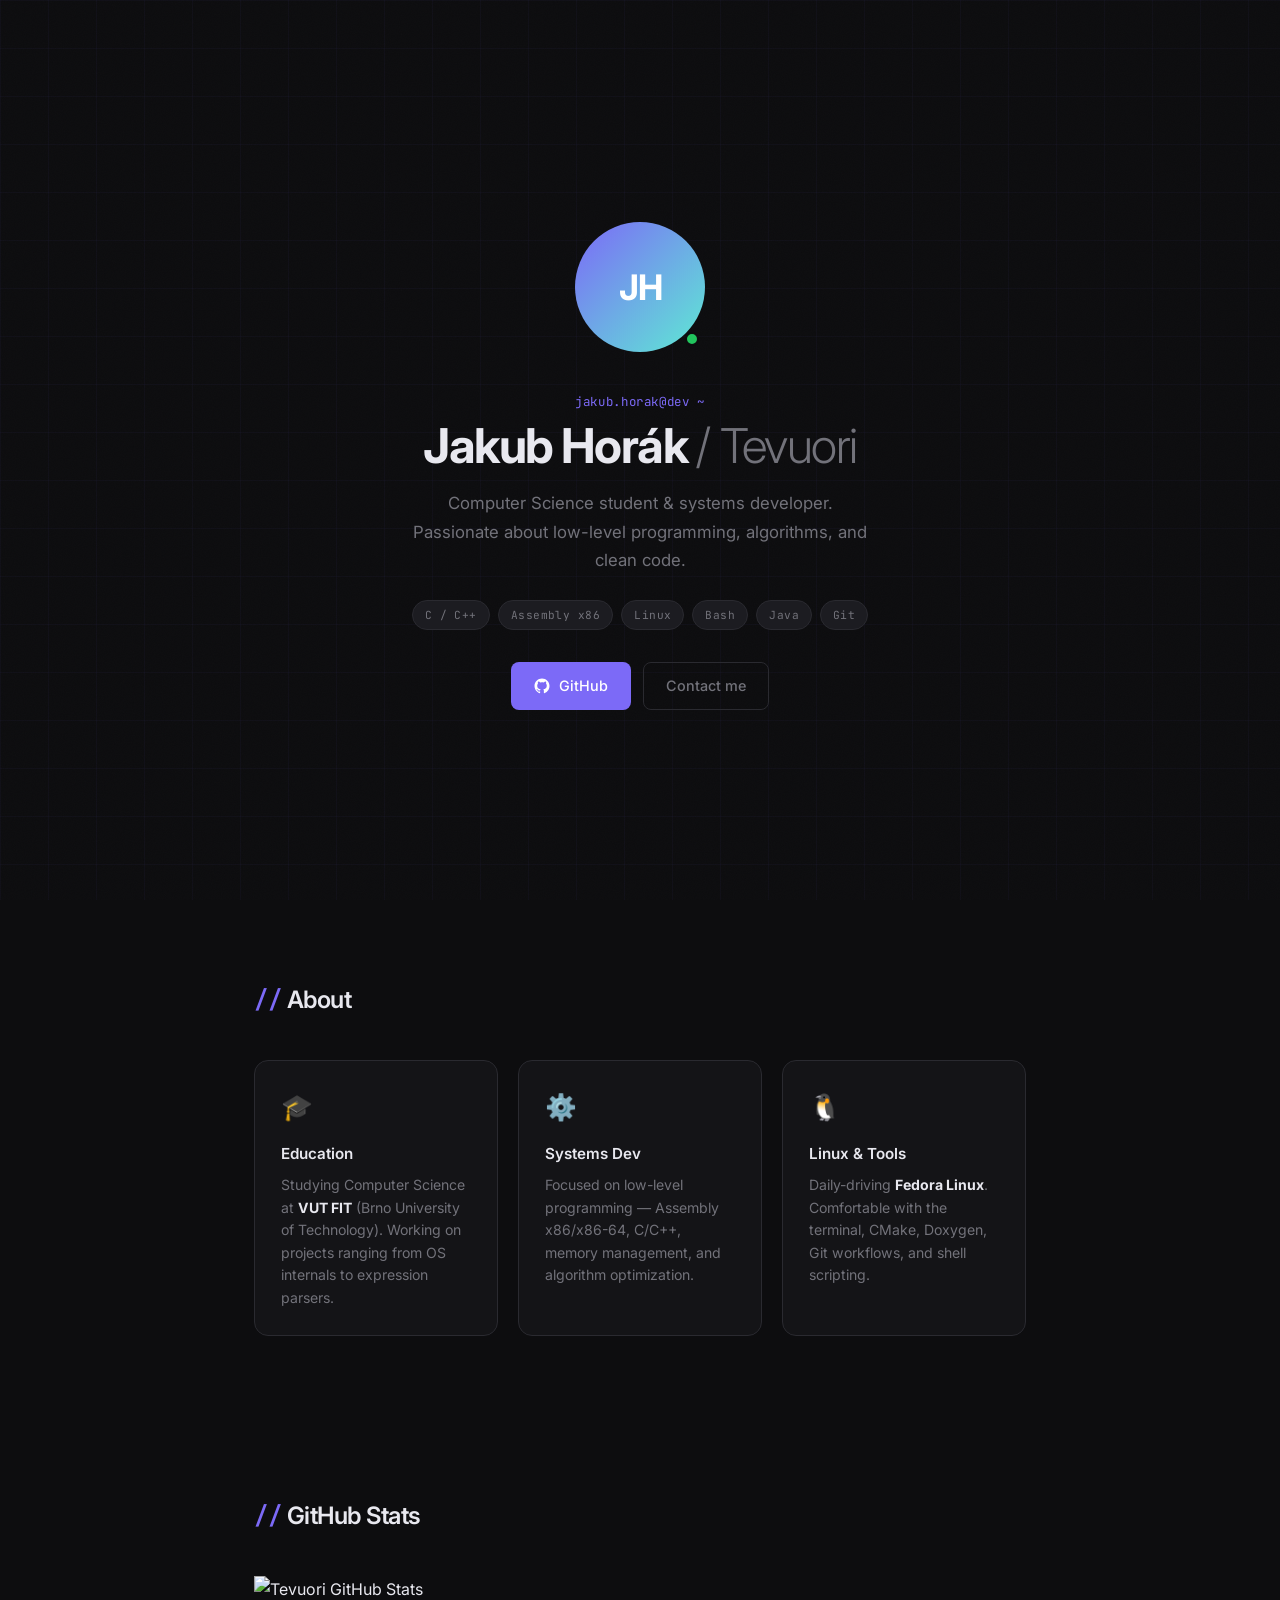
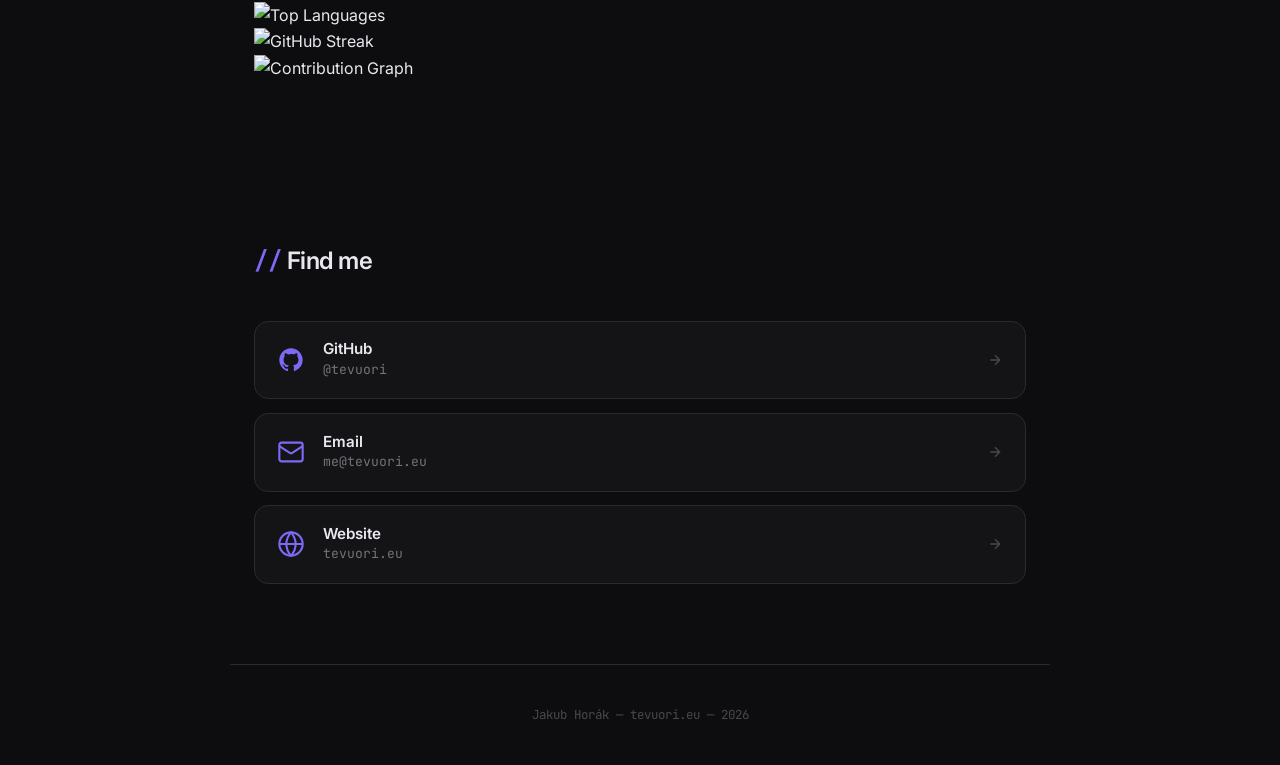
==== index.html @ f419b90e "Update email to me@tevuori.eu, add GitHub contribution stats section" ====
<!DOCTYPE html>
<html lang="en">
<head>
  <meta charset="UTF-8" />
  <meta name="viewport" content="width=device-width, initial-scale=1.0" />
  <title>Tevuori — Jakub Horák</title>
  <link rel="preconnect" href="https://fonts.googleapis.com" />
  <link rel="preconnect" href="https://fonts.gstatic.com" crossorigin />
  <link href="https://fonts.googleapis.com/css2?family=Inter:wght@300;400;500;600;700&family=JetBrains+Mono:wght@400;500&display=swap" rel="stylesheet" />
  <link rel="stylesheet" href="style.css" />
  <link rel="stylesheet" href="style-reveal.css" />
</head>
<body>

  <!-- Background grid -->
  <div class="bg-grid"></div>

  <!-- Noise overlay -->
  <div class="noise"></div>

  <main>
    <!-- Hero -->
    <section class="hero">
      <div class="hero-inner">
        <div class="avatar-wrap">
          <img src="assets/avatar.jpg" alt="Jakub Horák" class="avatar" onerror="this.style.display='none'; document.querySelector('.avatar-fallback').style.display='flex'" />
          <div class="avatar-fallback">JH</div>
          <span class="status-dot" title="Open to work"></span>
        </div>

        <div class="hero-text">
          <p class="label mono">jakub.horak@dev ~</p>
          <h1>Jakub Horák <span class="alias">/ Tevuori</span></h1>
          <p class="tagline">Computer Science student &amp; systems developer.<br/>Passionate about low-level programming, algorithms, and clean code.</p>

          <div class="badges">
            <span class="badge">C / C++</span>
            <span class="badge">Assembly x86</span>
            <span class="badge">Linux</span>
            <span class="badge">Bash</span>
            <span class="badge">Java</span>
            <span class="badge">Git</span>
          </div>

          <div class="cta-row">
            <a href="https://github.com/tevuori" target="_blank" rel="noopener" class="btn btn-primary">
              <svg width="18" height="18" viewBox="0 0 24 24" fill="currentColor"><path d="M12 2C6.477 2 2 6.484 2 12.017c0 4.425 2.865 8.18 6.839 9.504.5.092.682-.217.682-.483 0-.237-.008-.868-.013-1.703-2.782.605-3.369-1.343-3.369-1.343-.454-1.158-1.11-1.466-1.11-1.466-.908-.62.069-.608.069-.608 1.003.07 1.531 1.032 1.531 1.032.892 1.53 2.341 1.088 2.91.832.092-.647.35-1.088.636-1.338-2.22-.253-4.555-1.113-4.555-4.951 0-1.093.39-1.988 1.029-2.688-.103-.253-.446-1.272.098-2.65 0 0 .84-.27 2.75 1.026A9.564 9.564 0 0112 6.844c.85.004 1.705.115 2.504.337 1.909-1.296 2.747-1.027 2.747-1.027.546 1.379.202 2.398.1 2.651.64.7 1.028 1.595 1.028 2.688 0 3.848-2.339 4.695-4.566 4.943.359.309.678.92.678 1.855 0 1.338-.012 2.419-.012 2.747 0 .268.18.58.688.482A10.019 10.019 0 0022 12.017C22 6.484 17.522 2 12 2z"/></svg>
              GitHub
            </a>
            <a href="mailto:me@tevuori.eu" class="btn btn-ghost">Contact me</a>
          </div>
        </div>
      </div>
    </section>

    <!-- About -->
    <section class="section" id="about">
      <h2 class="section-title"><span class="mono accent">//</span> About</h2>
      <div class="about-grid">
        <div class="about-card">
          <div class="card-icon">🎓</div>
          <h3>Education</h3>
          <p>Studying Computer Science at <strong>VUT FIT</strong> (Brno University of Technology). Working on projects ranging from OS internals to expression parsers.</p>
        </div>
        <div class="about-card">
          <div class="card-icon">⚙️</div>
          <h3>Systems Dev</h3>
          <p>Focused on low-level programming — Assembly x86/x86-64, C/C++, memory management, and algorithm optimization.</p>
        </div>
        <div class="about-card">
          <div class="card-icon">🐧</div>
          <h3>Linux &amp; Tools</h3>
          <p>Daily-driving <strong>Fedora Linux</strong>. Comfortable with the terminal, CMake, Doxygen, Git workflows, and shell scripting.</p>
        </div>
      </div>
    </section>

    <!-- GitHub Stats -->
    <section class="section" id="stats">
      <h2 class="section-title"><span class="mono accent">//</span> GitHub Stats</h2>
      <div class="stats-grid">
        <div class="stats-card">
          <img
            src="https://github-readme-stats.vercel.app/api?username=tevuori&show_icons=true&theme=transparent&hide_border=true&title_color=7c6af7&icon_color=7c6af7&text_color=e8e8ef&ring_color=7c6af7&include_all_commits=true&count_private=true"
            alt="Tevuori GitHub Stats"
            class="stats-img"
            loading="lazy"
          />
        </div>
        <div class="stats-card">
          <img
            src="https://github-readme-stats.vercel.app/api/top-langs/?username=tevuori&layout=compact&theme=transparent&hide_border=true&title_color=7c6af7&text_color=e8e8ef&langs_count=6"
            alt="Top Languages"
            class="stats-img"
            loading="lazy"
          />
        </div>
        <div class="stats-card stats-card--full">
          <img
            src="https://github-readme-streak-stats.herokuapp.com/?user=tevuori&theme=transparent&hide_border=true&ring=7c6af7&fire=5eead4&currStreakLabel=7c6af7&sideLabels=e8e8ef&dates=72727a&stroke=2a2a30&background=00000000"
            alt="GitHub Streak"
            class="stats-img"
            loading="lazy"
          />
        </div>
        <div class="stats-card stats-card--full">
          <img
            src="https://github-readme-activity-graph.vercel.app/graph?username=tevuori&bg_color=00000000&color=7c6af7&line=5eead4&point=7c6af7&area=true&area_color=7c6af7&hide_border=true&custom_title=Contribution%20Activity"
            alt="Contribution Graph"
            class="stats-img"
            loading="lazy"
          />
        </div>
      </div>
    </section>

    <!-- Links -->
    <section class="section" id="links">
      <h2 class="section-title"><span class="mono accent">//</span> Find me</h2>
      <div class="links-grid">
        <a href="https://github.com/tevuori" target="_blank" rel="noopener" class="link-card">
          <svg width="28" height="28" viewBox="0 0 24 24" fill="currentColor"><path d="M12 2C6.477 2 2 6.484 2 12.017c0 4.425 2.865 8.18 6.839 9.504.5.092.682-.217.682-.483 0-.237-.008-.868-.013-1.703-2.782.605-3.369-1.343-3.369-1.343-.454-1.158-1.11-1.466-1.11-1.466-.908-.62.069-.608.069-.608 1.003.07 1.531 1.032 1.531 1.032.892 1.53 2.341 1.088 2.91.832.092-.647.35-1.088.636-1.338-2.22-.253-4.555-1.113-4.555-4.951 0-1.093.39-1.988 1.029-2.688-.103-.253-.446-1.272.098-2.65 0 0 .84-.27 2.75 1.026A9.564 9.564 0 0112 6.844c.85.004 1.705.115 2.504.337 1.909-1.296 2.747-1.027 2.747-1.027.546 1.379.202 2.398.1 2.651.64.7 1.028 1.595 1.028 2.688 0 3.848-2.339 4.695-4.566 4.943.359.309.678.92.678 1.855 0 1.338-.012 2.419-.012 2.747 0 .268.18.58.688.482A10.019 10.019 0 0022 12.017C22 6.484 17.522 2 12 2z"/></svg>
          <div>
            <strong>GitHub</strong>
            <span>@tevuori</span>
          </div>
          <svg class="arrow" width="16" height="16" viewBox="0 0 24 24" fill="none" stroke="currentColor" stroke-width="2"><path d="M5 12h14M12 5l7 7-7 7"/></svg>
        </a>

        <a href="mailto:me@tevuori.eu" class="link-card">
          <svg width="28" height="28" viewBox="0 0 24 24" fill="none" stroke="currentColor" stroke-width="1.8"><rect x="2" y="4" width="20" height="16" rx="2"/><path d="m22 7-8.97 5.7a1.94 1.94 0 0 1-2.06 0L2 7"/></svg>
          <div>
            <strong>Email</strong>
            <span>me@tevuori.eu</span>
          </div>
          <svg class="arrow" width="16" height="16" viewBox="0 0 24 24" fill="none" stroke="currentColor" stroke-width="2"><path d="M5 12h14M12 5l7 7-7 7"/></svg>
        </a>

        <a href="https://tevuori.eu" class="link-card">
          <svg width="28" height="28" viewBox="0 0 24 24" fill="none" stroke="currentColor" stroke-width="1.8"><circle cx="12" cy="12" r="10"/><path d="M2 12h20M12 2a15.3 15.3 0 0 1 4 10 15.3 15.3 0 0 1-4 10 15.3 15.3 0 0 1-4-10 15.3 15.3 0 0 1 4-10z"/></svg>
          <div>
            <strong>Website</strong>
            <span>tevuori.eu</span>
          </div>
          <svg class="arrow" width="16" height="16" viewBox="0 0 24 24" fill="none" stroke="currentColor" stroke-width="2"><path d="M5 12h14M12 5l7 7-7 7"/></svg>
        </a>
      </div>
    </section>

    <!-- Footer -->
    <footer>
      <p class="mono">Jakub Horák &mdash; tevuori.eu &mdash; 2026</p>
    </footer>
  </main>

  <script src="app.js"></script>
</body>
</html>
---- style.css ----
/* ========== Reset & Base ========== */
*, *::before, *::after { box-sizing: border-box; margin: 0; padding: 0; }

:root {
  --bg: #0d0d0f;
  --surface: #141417;
  --surface-2: #1c1c21;
  --border: #2a2a30;
  --accent: #7c6af7;
  --accent-2: #5eead4;
  --text: #e8e8ef;
  --text-muted: #72727a;
  --text-dim: #48484f;
  --font: 'Inter', sans-serif;
  --mono: 'JetBrains Mono', monospace;
  --radius: 14px;
  --radius-sm: 8px;
  --transition: 0.22s cubic-bezier(0.4,0,0.2,1);
}

html { scroll-behavior: smooth; }

body {
  background: var(--bg);
  color: var(--text);
  font-family: var(--font);
  font-size: 16px;
  line-height: 1.65;
  min-height: 100vh;
  overflow-x: hidden;
}

/* ========== Background Effects ========== */
.bg-grid {
  position: fixed;
  inset: 0;
  z-index: 0;
  background-image:
    linear-gradient(rgba(124,106,247,0.04) 1px, transparent 1px),
    linear-gradient(90deg, rgba(124,106,247,0.04) 1px, transparent 1px);
  background-size: 48px 48px;
  pointer-events: none;
}

.noise {
  position: fixed;
  inset: 0;
  z-index: 0;
  opacity: 0.018;
  background-image: url("data:image/svg+xml,%3Csvg viewBox='0 0 256 256' xmlns='http://www.w3.org/2000/svg'%3E%3Cfilter id='n'%3E%3CfeTurbulence type='fractalNoise' baseFrequency='0.9' numOctaves='4' stitchTiles='stitch'/%3E%3C/filter%3E%3Crect width='100%25' height='100%25' filter='url(%23n)'/%3E%3C/svg%3E");
  background-size: 256px 256px;
  pointer-events: none;
}

main { position: relative; z-index: 1; }

/* ========== Typography ========== */
.mono { font-family: var(--mono); }
.accent { color: var(--accent); }
.label { font-size: 0.78rem; color: var(--accent); letter-spacing: 0.05em; margin-bottom: 0.5rem; }

/* ========== Hero ========== */
.hero {
  min-height: 100vh;
  display: flex;
  align-items: center;
  justify-content: center;
  padding: 5rem 1.5rem 3rem;
}

.hero-inner {
  max-width: 760px;
  width: 100%;
  display: flex;
  flex-direction: column;
  align-items: center;
  gap: 2.5rem;
}

/* Avatar */
.avatar-wrap {
  position: relative;
  width: 130px;
  height: 130px;
  flex-shrink: 0;
}

.avatar {
  width: 130px;
  height: 130px;
  border-radius: 50%;
  object-fit: cover;
  border: 2px solid var(--border);
  filter: grayscale(0.1);
  transition: filter var(--transition), transform var(--transition);
}

.avatar:hover { filter: grayscale(0); transform: scale(1.03); }

.avatar-fallback {
  display: none;
  width: 130px;
  height: 130px;
  border-radius: 50%;
  background: linear-gradient(135deg, var(--accent), var(--accent-2));
  align-items: center;
  justify-content: center;
  font-size: 2.2rem;
  font-weight: 700;
  color: #fff;
  letter-spacing: -1px;
}

.status-dot {
  position: absolute;
  bottom: 6px;
  right: 6px;
  width: 14px;
  height: 14px;
  border-radius: 50%;
  background: #22c55e;
  border: 2.5px solid var(--bg);
  animation: pulse 2.4s ease-in-out infinite;
}

@keyframes pulse {
  0%, 100% { box-shadow: 0 0 0 0 rgba(34,197,94,0.4); }
  50% { box-shadow: 0 0 0 6px rgba(34,197,94,0); }
}

/* Hero text */
.hero-text {
  text-align: center;
}

h1 {
  font-size: clamp(2rem, 5vw, 3rem);
  font-weight: 700;
  letter-spacing: -0.03em;
  line-height: 1.1;
  margin-bottom: 1rem;
  color: var(--text);
}

.alias {
  font-weight: 300;
  color: var(--text-muted);
}

.tagline {
  font-size: 1.05rem;
  color: var(--text-muted);
  max-width: 480px;
  margin: 0 auto 1.6rem;
  line-height: 1.7;
}

/* Badges */
.badges {
  display: flex;
  flex-wrap: wrap;
  gap: 0.5rem;
  justify-content: center;
  margin-bottom: 2rem;
}

.badge {
  font-family: var(--mono);
  font-size: 0.7rem;
  padding: 0.3rem 0.75rem;
  border-radius: 100px;
  background: var(--surface-2);
  border: 1px solid var(--border);
  color: var(--text-muted);
  letter-spacing: 0.04em;
  transition: border-color var(--transition), color var(--transition);
}

.badge:hover {
  border-color: var(--accent);
  color: var(--accent);
}

/* CTA Row */
.cta-row {
  display: flex;
  gap: 0.75rem;
  justify-content: center;
  flex-wrap: wrap;
}

.btn {
  display: inline-flex;
  align-items: center;
  gap: 0.5rem;
  padding: 0.7rem 1.4rem;
  border-radius: var(--radius-sm);
  font-size: 0.9rem;
  font-weight: 500;
  text-decoration: none;
  transition: all var(--transition);
  cursor: pointer;
  border: none;
}

.btn-primary {
  background: var(--accent);
  color: #fff;
}

.btn-primary:hover {
  background: #9183f7;
  transform: translateY(-2px);
  box-shadow: 0 8px 28px rgba(124,106,247,0.35);
}

.btn-ghost {
  background: transparent;
  color: var(--text-muted);
  border: 1px solid var(--border);
}

.btn-ghost:hover {
  border-color: var(--text-muted);
  color: var(--text);
  transform: translateY(-2px);
}

/* ========== Sections ========== */
.section {
  max-width: 820px;
  margin: 0 auto;
  padding: 5rem 1.5rem;
}

.section-title {
  font-size: 1.5rem;
  font-weight: 600;
  margin-bottom: 2.5rem;
  letter-spacing: -0.02em;
}

/* ========== About Cards ========== */
.about-grid {
  display: grid;
  grid-template-columns: repeat(auto-fit, minmax(220px, 1fr));
  gap: 1.25rem;
}

.about-card {
  background: var(--surface);
  border: 1px solid var(--border);
  border-radius: var(--radius);
  padding: 1.6rem;
  transition: border-color var(--transition), transform var(--transition);
}

.about-card:hover {
  border-color: rgba(124,106,247,0.4);
  transform: translateY(-3px);
}

.card-icon {
  font-size: 1.6rem;
  margin-bottom: 0.8rem;
}

.about-card h3 {
  font-size: 0.95rem;
  font-weight: 600;
  margin-bottom: 0.5rem;
  color: var(--text);
}

.about-card p {
  font-size: 0.88rem;
  color: var(--text-muted);
  line-height: 1.6;
}

.about-card strong { color: var(--text); }

/* ========== Links ========== */
.links-grid {
  display: flex;
  flex-direction: column;
  gap: 0.85rem;
}

.link-card {
  display: flex;
  align-items: center;
  gap: 1.1rem;
  background: var(--surface);
  border: 1px solid var(--border);
  border-radius: var(--radius);
  padding: 1.1rem 1.4rem;
  text-decoration: none;
  color: var(--text);
  transition: all var(--transition);
}

.link-card:hover {
  border-color: rgba(124,106,247,0.5);
  background: var(--surface-2);
  transform: translateX(4px);
}

.link-card svg:first-child {
  color: var(--accent);
  flex-shrink: 0;
}

.link-card div {
  display: flex;
  flex-direction: column;
  flex: 1;
}

.link-card strong {
  font-size: 0.95rem;
  font-weight: 600;
  line-height: 1.3;
}

.link-card span {
  font-size: 0.82rem;
  color: var(--text-muted);
  font-family: var(--mono);
}

.link-card .arrow {
  color: var(--text-dim);
  transition: color var(--transition), transform var(--transition);
  flex-shrink: 0;
}

.link-card:hover .arrow {
  color: var(--accent);
  transform: translateX(3px);
}

/* ========== Footer ========== */
footer {
  text-align: center;
  padding: 2.5rem 1.5rem;
  font-size: 0.78rem;
  color: var(--text-dim);
  border-top: 1px solid var(--border);
  max-width: 820px;
  margin: 0 auto;
}

/* ========== Responsive ========== */
@media (max-width: 600px) {
  .hero { padding: 3.5rem 1.25rem 2rem; }
  .hero-inner { gap: 1.75rem; }
  h1 { font-size: 1.9rem; }
  .tagline { font-size: 0.95rem; }
  .about-grid { grid-template-columns: 1fr; }
}
---- style-reveal.css ----
/* Reveal animation — loaded via link or merged into style.css */
.reveal {
  opacity: 0;
  transform: translateY(18px);
  transition: opacity 0.55s cubic-bezier(0.4,0,0.2,1), transform 0.55s cubic-bezier(0.4,0,0.2,1);
}

.reveal.visible {
  opacity: 1;
  transform: translateY(0);
}
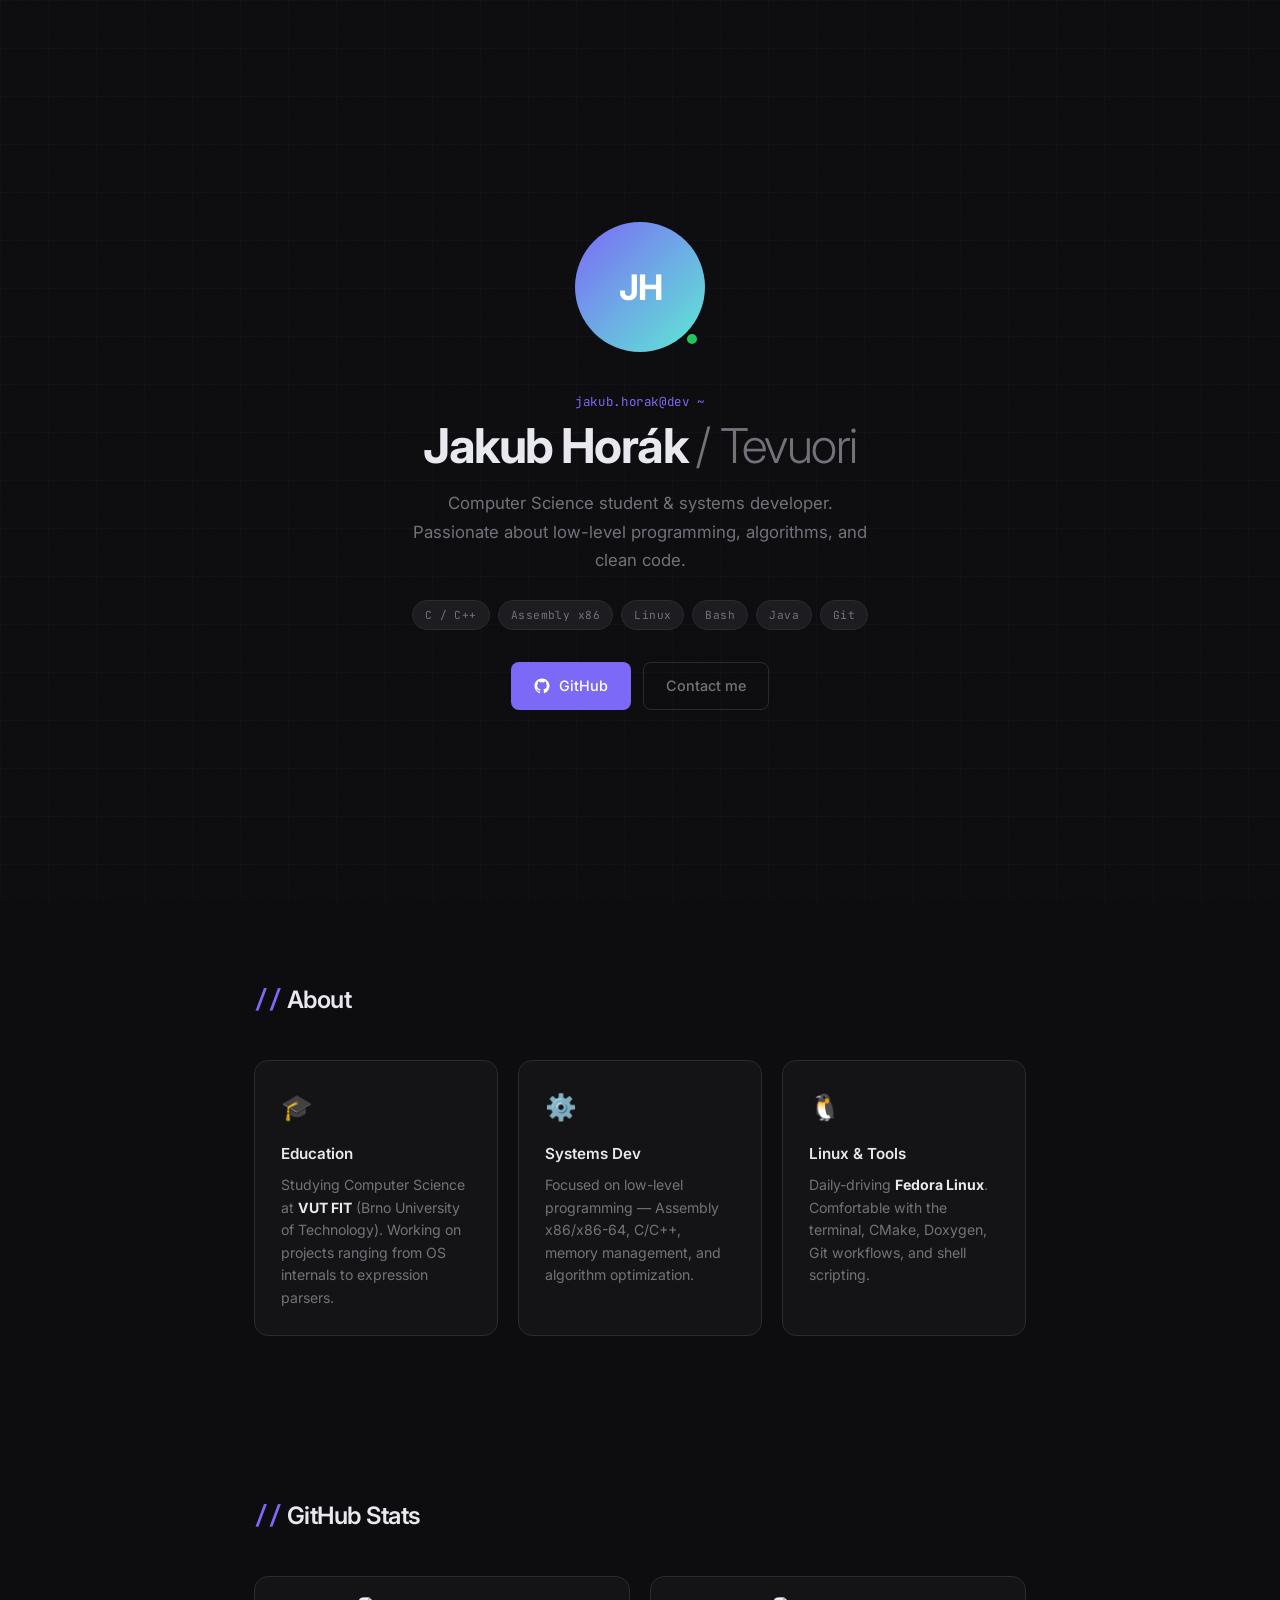
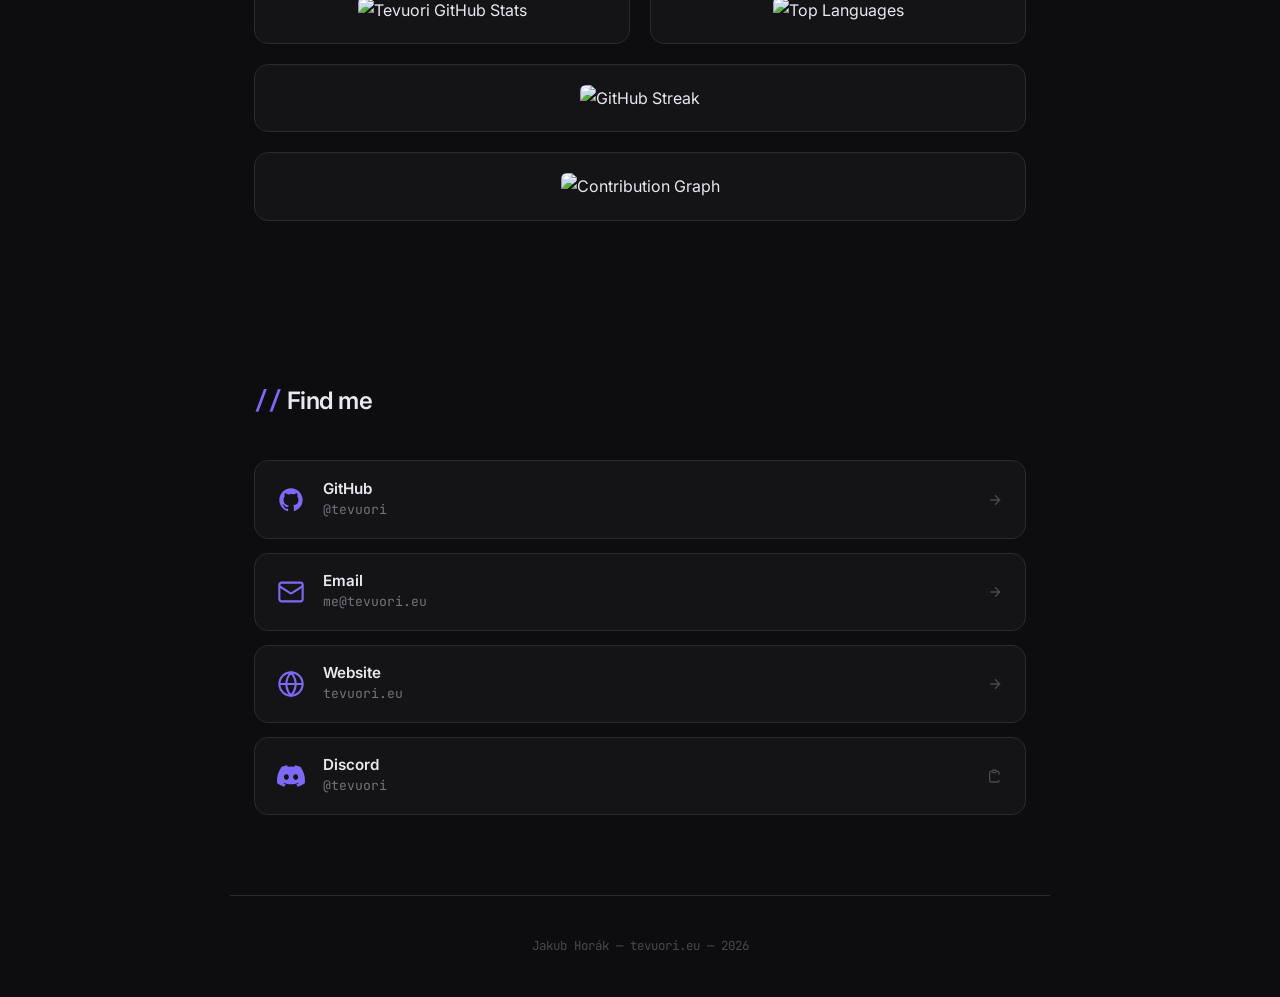
==== commit d18d98da: "feat: add Discord link card to Find me section" ====
--- a/index.html
+++ b/index.html
@@ -144,6 +144,15 @@
           </div>
           <svg class="arrow" width="16" height="16" viewBox="0 0 24 24" fill="none" stroke="currentColor" stroke-width="2"><path d="M5 12h14M12 5l7 7-7 7"/></svg>
         </a>
+
+        <div class="link-card link-card--copy" data-copy="tevuori" title="Click to copy Discord username">
+          <svg width="28" height="28" viewBox="0 0 24 24" fill="currentColor"><path d="M20.317 4.37a19.791 19.791 0 0 0-4.885-1.515.074.074 0 0 0-.079.037c-.21.375-.444.864-.608 1.25a18.27 18.27 0 0 0-5.487 0 12.64 12.64 0 0 0-.617-1.25.077.077 0 0 0-.079-.037A19.736 19.736 0 0 0 3.677 4.37a.07.07 0 0 0-.032.027C.533 9.046-.32 13.58.099 18.057c.002.022.015.043.03.056a19.9 19.9 0 0 0 5.993 3.03.078.078 0 0 0 .084-.028 14.09 14.09 0 0 0 1.226-1.994.076.076 0 0 0-.041-.106 13.107 13.107 0 0 1-1.872-.892.077.077 0 0 1-.008-.128 10.2 10.2 0 0 0 .372-.292.074.074 0 0 1 .077-.01c3.928 1.793 8.18 1.793 12.062 0a.074.074 0 0 1 .078.01c.12.098.246.198.373.292a.077.077 0 0 1-.006.127 12.299 12.299 0 0 1-1.873.892.077.077 0 0 0-.041.107c.36.698.772 1.362 1.225 1.993a.076.076 0 0 0 .084.028 19.839 19.839 0 0 0 6.002-3.03.077.077 0 0 0 .032-.054c.5-5.177-.838-9.674-3.549-13.66a.061.061 0 0 0-.031-.03zM8.02 15.33c-1.183 0-2.157-1.085-2.157-2.419 0-1.333.956-2.419 2.157-2.419 1.21 0 2.176 1.096 2.157 2.42 0 1.333-.956 2.418-2.157 2.418zm7.975 0c-1.183 0-2.157-1.085-2.157-2.419 0-1.333.955-2.419 2.157-2.419 1.21 0 2.176 1.096 2.157 2.42 0 1.333-.946 2.418-2.157 2.418z"/></svg>
+          <div>
+            <strong>Discord</strong>
+            <span>@tevuori</span>
+          </div>
+          <svg class="arrow" width="16" height="16" viewBox="0 0 24 24" fill="none" stroke="currentColor" stroke-width="2"><path d="M8 5H6a2 2 0 0 0-2 2v12a2 2 0 0 0 2 2h10a2 2 0 0 0 2-2v-1M8 5a2 2 0 0 0 2 2h2a2 2 0 0 0 2-2M8 5a2 2 0 0 1 2-2h2a2 2 0 0 1 2 2m0 0h2a2 2 0 0 1 2 2v3"/></svg>
+        </div>
       </div>
     </section>
 
--- a/style.css
+++ b/style.css
@@ -280,6 +280,43 @@
 
 .about-card strong { color: var(--text); }
 
+/* ========== GitHub Stats ========== */
+.stats-grid {
+  display: grid;
+  grid-template-columns: 1fr 1fr;
+  gap: 1.25rem;
+}
+
+.stats-card {
+  background: var(--surface);
+  border: 1px solid var(--border);
+  border-radius: var(--radius);
+  padding: 1.25rem;
+  display: flex;
+  align-items: center;
+  justify-content: center;
+  overflow: hidden;
+  transition: border-color var(--transition), transform var(--transition);
+}
+
+.stats-card:hover {
+  border-color: rgba(124,106,247,0.4);
+  transform: translateY(-3px);
+}
+
+.stats-card--full {
+  grid-column: 1 / -1;
+}
+
+.stats-img {
+  width: auto;
+  max-width: 100%;
+  height: auto;
+  display: block;
+  border-radius: 6px;
+  margin: 0 auto;
+}
+
 /* ========== Links ========== */
 .links-grid {
   display: flex;
@@ -358,4 +395,5 @@
   h1 { font-size: 1.9rem; }
   .tagline { font-size: 0.95rem; }
   .about-grid { grid-template-columns: 1fr; }
-}
+  .stats-grid { grid-template-columns: 1fr; }
+}
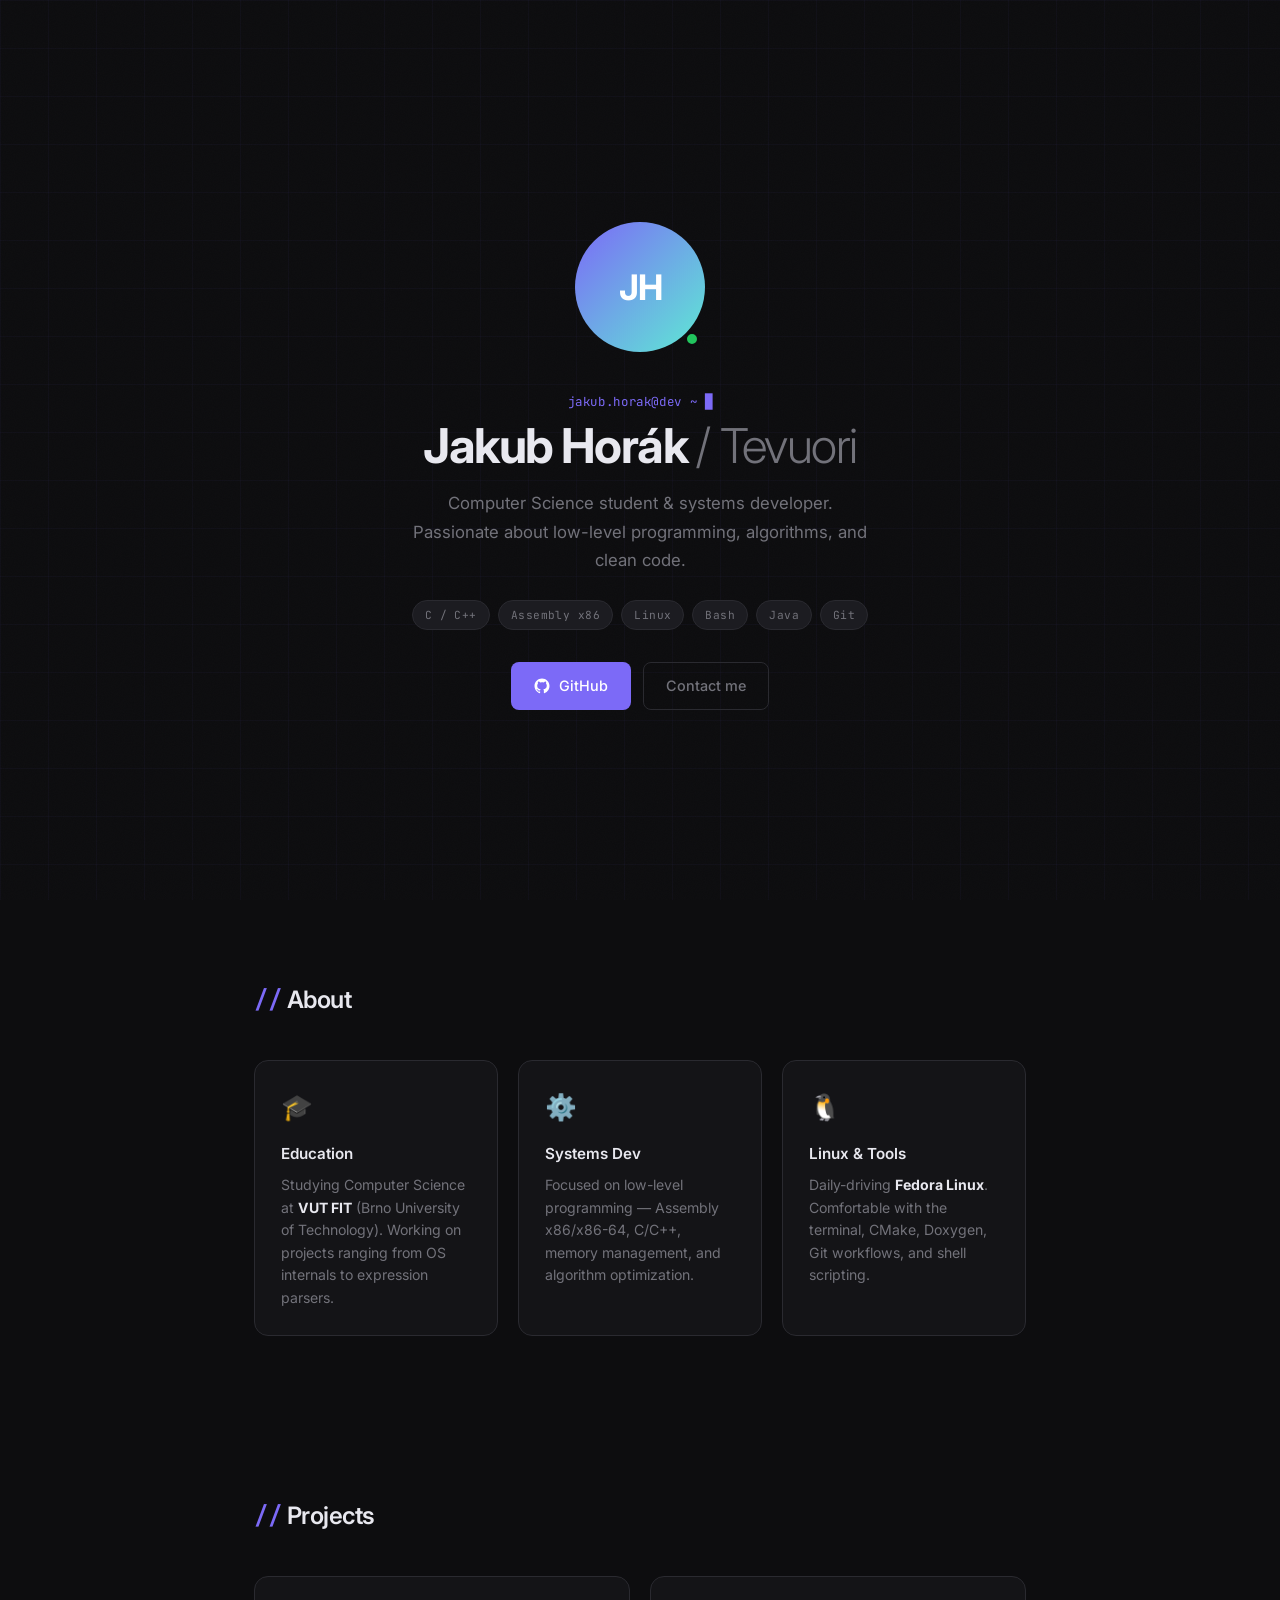
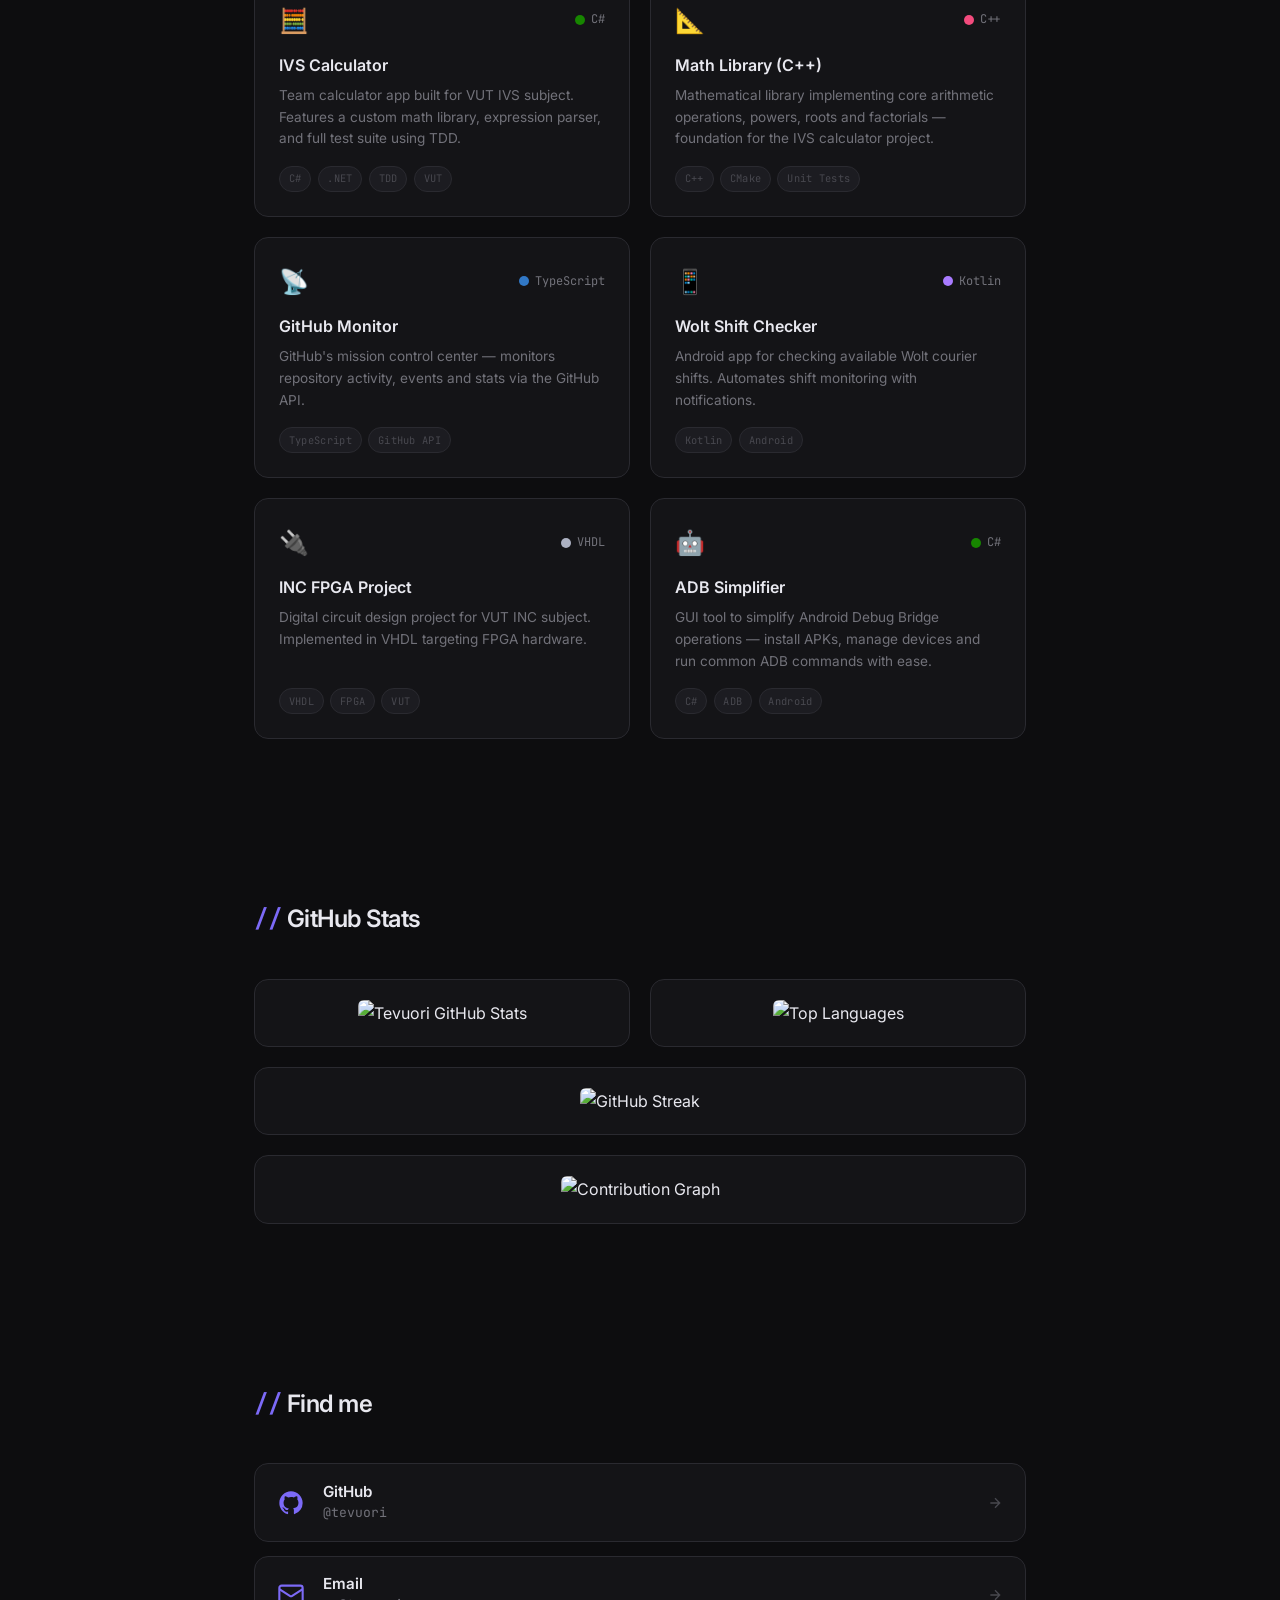
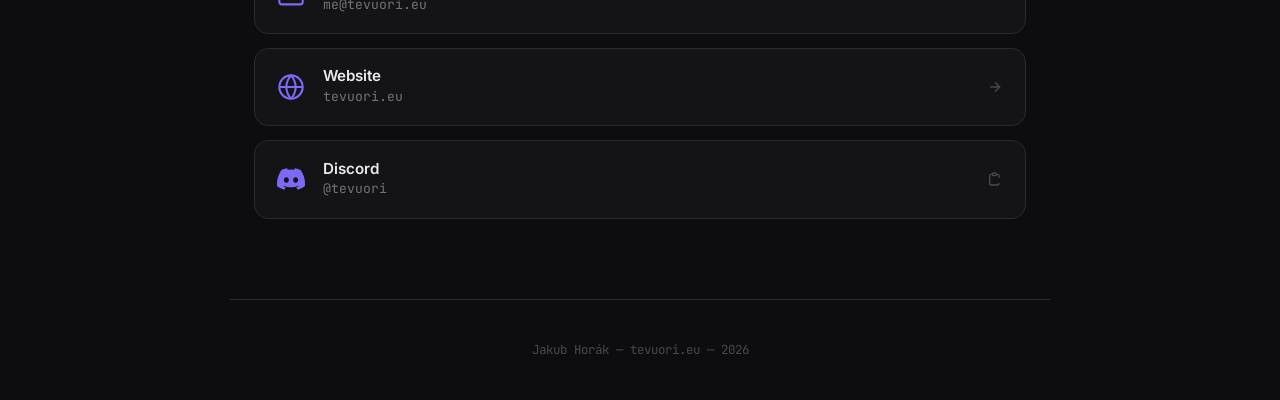
==== commit 96430517: "feat: add Projects section with key repos + CSS styles" ====
--- a/index.html
+++ b/index.html
@@ -75,6 +75,98 @@
       </div>
     </section>
 
+    <!-- Projects -->
+    <section class="section" id="projects">
+      <h2 class="section-title"><span class="mono accent">//</span> Projects</h2>
+      <div class="projects-grid">
+
+        <a href="https://github.com/tevuori/IVSProj2" target="_blank" rel="noopener" class="project-card">
+          <div class="project-header">
+            <span class="project-icon">🧮</span>
+            <div class="project-langs">
+              <span class="lang-dot" style="--c:#178600"></span><span class="lang-label">C#</span>
+            </div>
+          </div>
+          <h3>IVS Calculator</h3>
+          <p>Team calculator app built for VUT IVS subject. Features a custom math library, expression parser, and full test suite using TDD.</p>
+          <div class="project-tags">
+            <span class="ptag">C#</span><span class="ptag">.NET</span><span class="ptag">TDD</span><span class="ptag">VUT</span>
+          </div>
+        </a>
+
+        <a href="https://github.com/tevuori/IVSProj1" target="_blank" rel="noopener" class="project-card">
+          <div class="project-header">
+            <span class="project-icon">📐</span>
+            <div class="project-langs">
+              <span class="lang-dot" style="--c:#f34b7d"></span><span class="lang-label">C++</span>
+            </div>
+          </div>
+          <h3>Math Library (C++)</h3>
+          <p>Mathematical library implementing core arithmetic operations, powers, roots and factorials — foundation for the IVS calculator project.</p>
+          <div class="project-tags">
+            <span class="ptag">C++</span><span class="ptag">CMake</span><span class="ptag">Unit Tests</span>
+          </div>
+        </a>
+
+        <a href="https://github.com/tevuori/GithubMonitor" target="_blank" rel="noopener" class="project-card">
+          <div class="project-header">
+            <span class="project-icon">📡</span>
+            <div class="project-langs">
+              <span class="lang-dot" style="--c:#3178c6"></span><span class="lang-label">TypeScript</span>
+            </div>
+          </div>
+          <h3>GitHub Monitor</h3>
+          <p>GitHub's mission control center — monitors repository activity, events and stats via the GitHub API.</p>
+          <div class="project-tags">
+            <span class="ptag">TypeScript</span><span class="ptag">GitHub API</span>
+          </div>
+        </a>
+
+        <a href="https://github.com/tevuori/WoltShiftChecker2" target="_blank" rel="noopener" class="project-card">
+          <div class="project-header">
+            <span class="project-icon">📱</span>
+            <div class="project-langs">
+              <span class="lang-dot" style="--c:#A97BFF"></span><span class="lang-label">Kotlin</span>
+            </div>
+          </div>
+          <h3>Wolt Shift Checker</h3>
+          <p>Android app for checking available Wolt courier shifts. Automates shift monitoring with notifications.</p>
+          <div class="project-tags">
+            <span class="ptag">Kotlin</span><span class="ptag">Android</span>
+          </div>
+        </a>
+
+        <a href="https://github.com/tevuori/INCProj1" target="_blank" rel="noopener" class="project-card">
+          <div class="project-header">
+            <span class="project-icon">🔌</span>
+            <div class="project-langs">
+              <span class="lang-dot" style="--c:#adb2c3"></span><span class="lang-label">VHDL</span>
+            </div>
+          </div>
+          <h3>INC FPGA Project</h3>
+          <p>Digital circuit design project for VUT INC subject. Implemented in VHDL targeting FPGA hardware.</p>
+          <div class="project-tags">
+            <span class="ptag">VHDL</span><span class="ptag">FPGA</span><span class="ptag">VUT</span>
+          </div>
+        </a>
+
+        <a href="https://github.com/tevuori/ADB_siplifier" target="_blank" rel="noopener" class="project-card">
+          <div class="project-header">
+            <span class="project-icon">🤖</span>
+            <div class="project-langs">
+              <span class="lang-dot" style="--c:#178600"></span><span class="lang-label">C#</span>
+            </div>
+          </div>
+          <h3>ADB Simplifier</h3>
+          <p>GUI tool to simplify Android Debug Bridge operations — install APKs, manage devices and run common ADB commands with ease.</p>
+          <div class="project-tags">
+            <span class="ptag">C#</span><span class="ptag">ADB</span><span class="ptag">Android</span>
+          </div>
+        </a>
+
+      </div>
+    </section>
+
     <!-- GitHub Stats -->
     <section class="section" id="stats">
       <h2 class="section-title"><span class="mono accent">//</span> GitHub Stats</h2>
--- a/style.css
+++ b/style.css
@@ -280,6 +280,95 @@
 
 .about-card strong { color: var(--text); }
 
+/* ========== Projects ========== */
+.projects-grid {
+  display: grid;
+  grid-template-columns: repeat(auto-fill, minmax(260px, 1fr));
+  gap: 1.25rem;
+}
+
+.project-card {
+  background: var(--surface);
+  border: 1px solid var(--border);
+  border-radius: var(--radius);
+  padding: 1.5rem;
+  text-decoration: none;
+  color: var(--text);
+  display: flex;
+  flex-direction: column;
+  gap: 0.6rem;
+  transition: border-color var(--transition), transform var(--transition), box-shadow var(--transition);
+}
+
+.project-card:hover {
+  border-color: rgba(124,106,247,0.5);
+  transform: translateY(-4px);
+  box-shadow: 0 12px 32px rgba(0,0,0,0.3);
+}
+
+.project-header {
+  display: flex;
+  align-items: center;
+  justify-content: space-between;
+  margin-bottom: 0.3rem;
+}
+
+.project-icon {
+  font-size: 1.5rem;
+}
+
+.project-langs {
+  display: flex;
+  align-items: center;
+  gap: 0.35rem;
+}
+
+.lang-dot {
+  width: 10px;
+  height: 10px;
+  border-radius: 50%;
+  background: var(--c, #888);
+  flex-shrink: 0;
+}
+
+.lang-label {
+  font-size: 0.75rem;
+  font-family: var(--mono);
+  color: var(--text-muted);
+}
+
+.project-card h3 {
+  font-size: 1rem;
+  font-weight: 600;
+  color: var(--text);
+  line-height: 1.3;
+}
+
+.project-card p {
+  font-size: 0.85rem;
+  color: var(--text-muted);
+  line-height: 1.6;
+  flex: 1;
+}
+
+.project-tags {
+  display: flex;
+  flex-wrap: wrap;
+  gap: 0.4rem;
+  margin-top: 0.4rem;
+}
+
+.ptag {
+  font-family: var(--mono);
+  font-size: 0.65rem;
+  padding: 0.2rem 0.55rem;
+  border-radius: 100px;
+  background: var(--surface-2);
+  border: 1px solid var(--border);
+  color: var(--text-dim);
+  letter-spacing: 0.03em;
+}
+
 /* ========== GitHub Stats ========== */
 .stats-grid {
   display: grid;
@@ -335,6 +424,7 @@
   text-decoration: none;
   color: var(--text);
   transition: all var(--transition);
+  cursor: pointer;
 }
 
 .link-card:hover {
@@ -395,5 +485,6 @@
   h1 { font-size: 1.9rem; }
   .tagline { font-size: 0.95rem; }
   .about-grid { grid-template-columns: 1fr; }
+  .projects-grid { grid-template-columns: 1fr; }
   .stats-grid { grid-template-columns: 1fr; }
 }
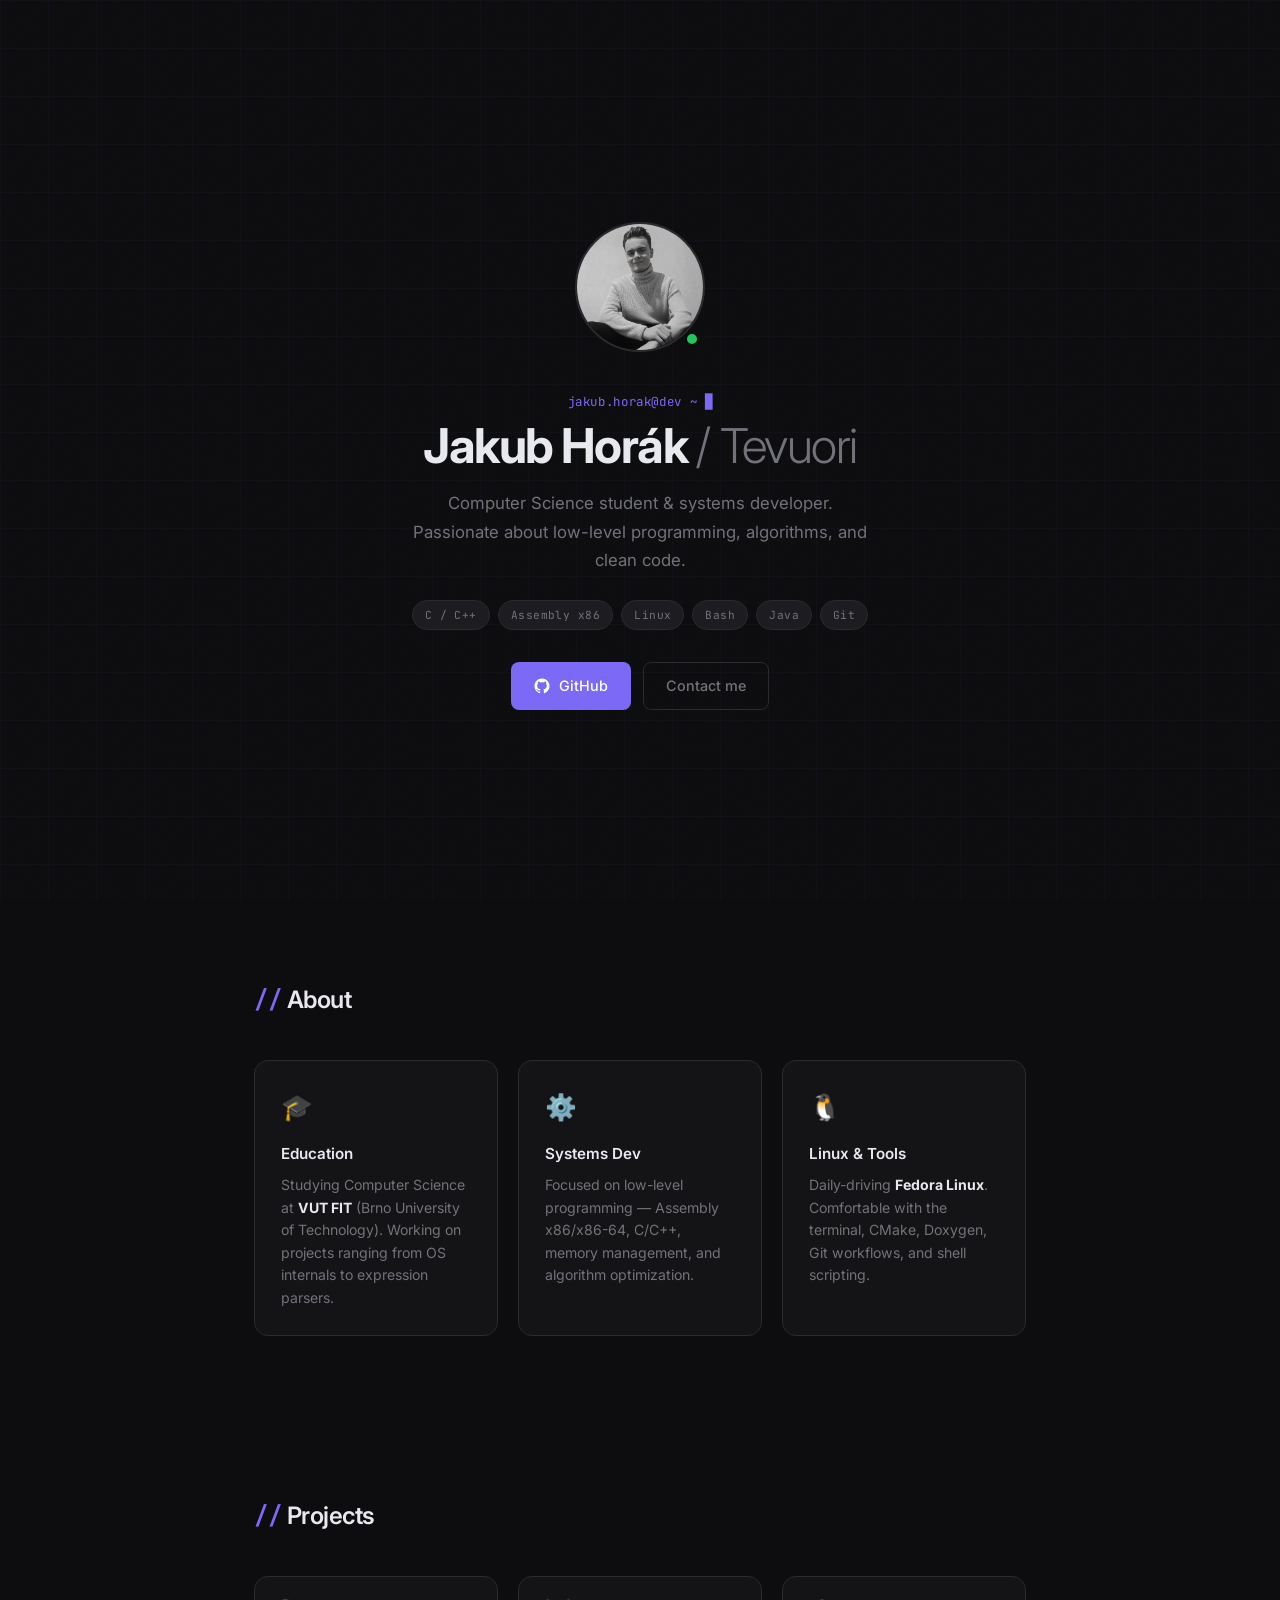
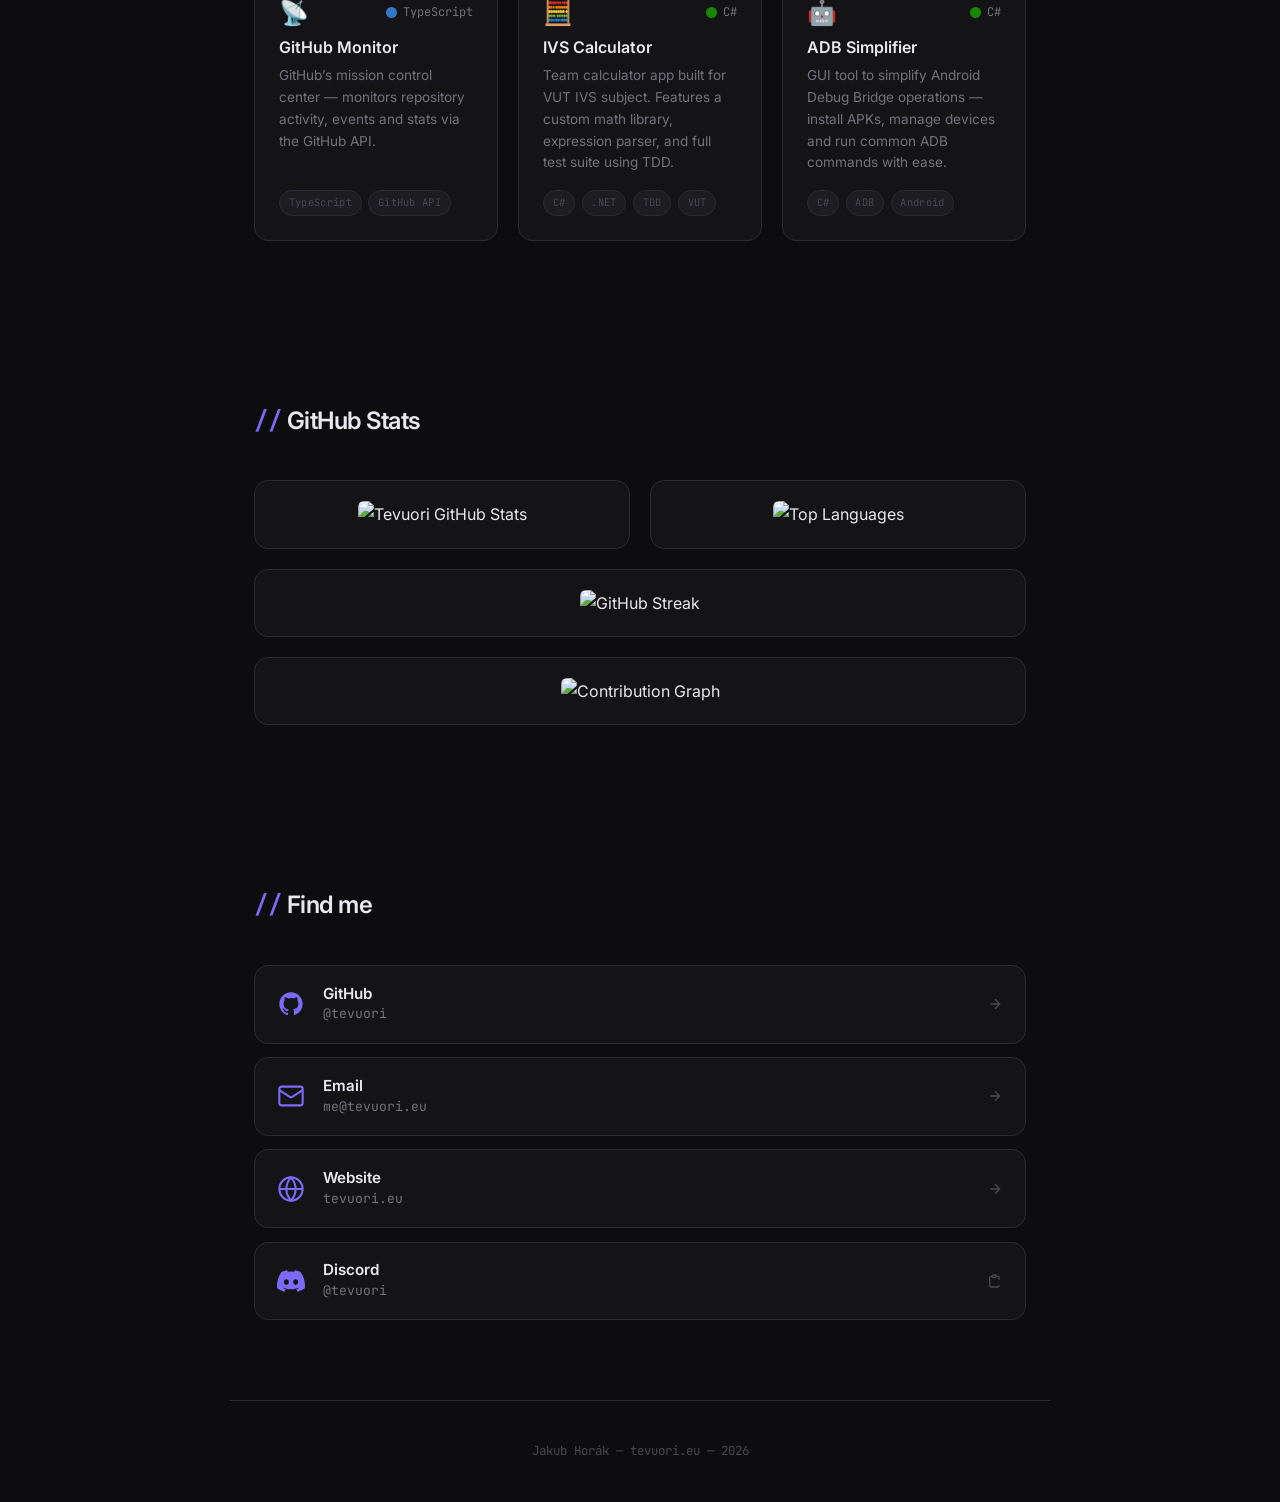
==== commit 88794523: "fix: repair projects grid layout, reduce to 3 projects in correct order" ====
--- a/index.html
+++ b/index.html
@@ -12,10 +12,7 @@
 </head>
 <body>
 
-  <!-- Background grid -->
   <div class="bg-grid"></div>
-
-  <!-- Noise overlay -->
   <div class="noise"></div>
 
   <main>
@@ -27,12 +24,10 @@
           <div class="avatar-fallback">JH</div>
           <span class="status-dot" title="Open to work"></span>
         </div>
-
         <div class="hero-text">
           <p class="label mono">jakub.horak@dev ~</p>
           <h1>Jakub Horák <span class="alias">/ Tevuori</span></h1>
           <p class="tagline">Computer Science student &amp; systems developer.<br/>Passionate about low-level programming, algorithms, and clean code.</p>
-
           <div class="badges">
             <span class="badge">C / C++</span>
             <span class="badge">Assembly x86</span>
@@ -41,7 +36,6 @@
             <span class="badge">Java</span>
             <span class="badge">Git</span>
           </div>
-
           <div class="cta-row">
             <a href="https://github.com/tevuori" target="_blank" rel="noopener" class="btn btn-primary">
               <svg width="18" height="18" viewBox="0 0 24 24" fill="currentColor"><path d="M12 2C6.477 2 2 6.484 2 12.017c0 4.425 2.865 8.18 6.839 9.504.5.092.682-.217.682-.483 0-.237-.008-.868-.013-1.703-2.782.605-3.369-1.343-3.369-1.343-.454-1.158-1.11-1.466-1.11-1.466-.908-.62.069-.608.069-.608 1.003.07 1.531 1.032 1.531 1.032.892 1.53 2.341 1.088 2.91.832.092-.647.35-1.088.636-1.338-2.22-.253-4.555-1.113-4.555-4.951 0-1.093.39-1.988 1.029-2.688-.103-.253-.446-1.272.098-2.65 0 0 .84-.27 2.75 1.026A9.564 9.564 0 0112 6.844c.85.004 1.705.115 2.504.337 1.909-1.296 2.747-1.027 2.747-1.027.546 1.379.202 2.398.1 2.651.64.7 1.028 1.595 1.028 2.688 0 3.848-2.339 4.695-4.566 4.943.359.309.678.92.678 1.855 0 1.338-.012 2.419-.012 2.747 0 .268.18.58.688.482A10.019 10.019 0 0022 12.017C22 6.484 17.522 2 12 2z"/></svg>
@@ -80,73 +74,37 @@
       <h2 class="section-title"><span class="mono accent">//</span> Projects</h2>
       <div class="projects-grid">
 
+        <a href="https://github.com/tevuori/GithubMonitor" target="_blank" rel="noopener" class="project-card">
+          <div class="project-header">
+            <span class="project-icon">📡</span>
+            <div class="project-langs">
+              <span class="lang-dot" style="background:#3178c6"></span>
+              <span class="lang-label">TypeScript</span>
+            </div>
+          </div>
+          <h3 class="project-title">GitHub Monitor</h3>
+          <p class="project-desc">GitHub’s mission control center — monitors repository activity, events and stats via the GitHub API.</p>
+          <div class="project-tags">
+            <span class="ptag">TypeScript</span>
+            <span class="ptag">GitHub API</span>
+          </div>
+        </a>
+
         <a href="https://github.com/tevuori/IVSProj2" target="_blank" rel="noopener" class="project-card">
           <div class="project-header">
             <span class="project-icon">🧮</span>
             <div class="project-langs">
-              <span class="lang-dot" style="--c:#178600"></span><span class="lang-label">C#</span>
+              <span class="lang-dot" style="background:#178600"></span>
+              <span class="lang-label">C#</span>
             </div>
           </div>
-          <h3>IVS Calculator</h3>
-          <p>Team calculator app built for VUT IVS subject. Features a custom math library, expression parser, and full test suite using TDD.</p>
+          <h3 class="project-title">IVS Calculator</h3>
+          <p class="project-desc">Team calculator app built for VUT IVS subject. Features a custom math library, expression parser, and full test suite using TDD.</p>
           <div class="project-tags">
-            <span class="ptag">C#</span><span class="ptag">.NET</span><span class="ptag">TDD</span><span class="ptag">VUT</span>
-          </div>
-        </a>
-
-        <a href="https://github.com/tevuori/IVSProj1" target="_blank" rel="noopener" class="project-card">
-          <div class="project-header">
-            <span class="project-icon">📐</span>
-            <div class="project-langs">
-              <span class="lang-dot" style="--c:#f34b7d"></span><span class="lang-label">C++</span>
-            </div>
-          </div>
-          <h3>Math Library (C++)</h3>
-          <p>Mathematical library implementing core arithmetic operations, powers, roots and factorials — foundation for the IVS calculator project.</p>
-          <div class="project-tags">
-            <span class="ptag">C++</span><span class="ptag">CMake</span><span class="ptag">Unit Tests</span>
-          </div>
-        </a>
-
-        <a href="https://github.com/tevuori/GithubMonitor" target="_blank" rel="noopener" class="project-card">
-          <div class="project-header">
-            <span class="project-icon">📡</span>
-            <div class="project-langs">
-              <span class="lang-dot" style="--c:#3178c6"></span><span class="lang-label">TypeScript</span>
-            </div>
-          </div>
-          <h3>GitHub Monitor</h3>
-          <p>GitHub's mission control center — monitors repository activity, events and stats via the GitHub API.</p>
-          <div class="project-tags">
-            <span class="ptag">TypeScript</span><span class="ptag">GitHub API</span>
-          </div>
-        </a>
-
-        <a href="https://github.com/tevuori/WoltShiftChecker2" target="_blank" rel="noopener" class="project-card">
-          <div class="project-header">
-            <span class="project-icon">📱</span>
-            <div class="project-langs">
-              <span class="lang-dot" style="--c:#A97BFF"></span><span class="lang-label">Kotlin</span>
-            </div>
-          </div>
-          <h3>Wolt Shift Checker</h3>
-          <p>Android app for checking available Wolt courier shifts. Automates shift monitoring with notifications.</p>
-          <div class="project-tags">
-            <span class="ptag">Kotlin</span><span class="ptag">Android</span>
-          </div>
-        </a>
-
-        <a href="https://github.com/tevuori/INCProj1" target="_blank" rel="noopener" class="project-card">
-          <div class="project-header">
-            <span class="project-icon">🔌</span>
-            <div class="project-langs">
-              <span class="lang-dot" style="--c:#adb2c3"></span><span class="lang-label">VHDL</span>
-            </div>
-          </div>
-          <h3>INC FPGA Project</h3>
-          <p>Digital circuit design project for VUT INC subject. Implemented in VHDL targeting FPGA hardware.</p>
-          <div class="project-tags">
-            <span class="ptag">VHDL</span><span class="ptag">FPGA</span><span class="ptag">VUT</span>
+            <span class="ptag">C#</span>
+            <span class="ptag">.NET</span>
+            <span class="ptag">TDD</span>
+            <span class="ptag">VUT</span>
           </div>
         </a>
 
@@ -154,13 +112,16 @@
           <div class="project-header">
             <span class="project-icon">🤖</span>
             <div class="project-langs">
-              <span class="lang-dot" style="--c:#178600"></span><span class="lang-label">C#</span>
+              <span class="lang-dot" style="background:#178600"></span>
+              <span class="lang-label">C#</span>
             </div>
           </div>
-          <h3>ADB Simplifier</h3>
-          <p>GUI tool to simplify Android Debug Bridge operations — install APKs, manage devices and run common ADB commands with ease.</p>
+          <h3 class="project-title">ADB Simplifier</h3>
+          <p class="project-desc">GUI tool to simplify Android Debug Bridge operations — install APKs, manage devices and run common ADB commands with ease.</p>
           <div class="project-tags">
-            <span class="ptag">C#</span><span class="ptag">ADB</span><span class="ptag">Android</span>
+            <span class="ptag">C#</span>
+            <span class="ptag">ADB</span>
+            <span class="ptag">Android</span>
           </div>
         </a>
 
@@ -172,36 +133,16 @@
       <h2 class="section-title"><span class="mono accent">//</span> GitHub Stats</h2>
       <div class="stats-grid">
         <div class="stats-card">
-          <img
-            src="https://github-readme-stats.vercel.app/api?username=tevuori&show_icons=true&theme=transparent&hide_border=true&title_color=7c6af7&icon_color=7c6af7&text_color=e8e8ef&ring_color=7c6af7&include_all_commits=true&count_private=true"
-            alt="Tevuori GitHub Stats"
-            class="stats-img"
-            loading="lazy"
-          />
+          <img src="https://github-readme-stats.vercel.app/api?username=tevuori&show_icons=true&theme=transparent&hide_border=true&title_color=7c6af7&icon_color=7c6af7&text_color=e8e8ef&ring_color=7c6af7&include_all_commits=true&count_private=true" alt="Tevuori GitHub Stats" class="stats-img" loading="lazy" />
         </div>
         <div class="stats-card">
-          <img
-            src="https://github-readme-stats.vercel.app/api/top-langs/?username=tevuori&layout=compact&theme=transparent&hide_border=true&title_color=7c6af7&text_color=e8e8ef&langs_count=6"
-            alt="Top Languages"
-            class="stats-img"
-            loading="lazy"
-          />
+          <img src="https://github-readme-stats.vercel.app/api/top-langs/?username=tevuori&layout=compact&theme=transparent&hide_border=true&title_color=7c6af7&text_color=e8e8ef&langs_count=6" alt="Top Languages" class="stats-img" loading="lazy" />
         </div>
         <div class="stats-card stats-card--full">
-          <img
-            src="https://github-readme-streak-stats.herokuapp.com/?user=tevuori&theme=transparent&hide_border=true&ring=7c6af7&fire=5eead4&currStreakLabel=7c6af7&sideLabels=e8e8ef&dates=72727a&stroke=2a2a30&background=00000000"
-            alt="GitHub Streak"
-            class="stats-img"
-            loading="lazy"
-          />
+          <img src="https://github-readme-streak-stats.herokuapp.com/?user=tevuori&theme=transparent&hide_border=true&ring=7c6af7&fire=5eead4&currStreakLabel=7c6af7&sideLabels=e8e8ef&dates=72727a&stroke=2a2a30&background=00000000" alt="GitHub Streak" class="stats-img" loading="lazy" />
         </div>
         <div class="stats-card stats-card--full">
-          <img
-            src="https://github-readme-activity-graph.vercel.app/graph?username=tevuori&bg_color=00000000&color=7c6af7&line=5eead4&point=7c6af7&area=true&area_color=7c6af7&hide_border=true&custom_title=Contribution%20Activity"
-            alt="Contribution Graph"
-            class="stats-img"
-            loading="lazy"
-          />
+          <img src="https://github-readme-activity-graph.vercel.app/graph?username=tevuori&bg_color=00000000&color=7c6af7&line=5eead4&point=7c6af7&area=true&area_color=7c6af7&hide_border=true&custom_title=Contribution%20Activity" alt="Contribution Graph" class="stats-img" loading="lazy" />
         </div>
       </div>
     </section>
@@ -212,43 +153,27 @@
       <div class="links-grid">
         <a href="https://github.com/tevuori" target="_blank" rel="noopener" class="link-card">
           <svg width="28" height="28" viewBox="0 0 24 24" fill="currentColor"><path d="M12 2C6.477 2 2 6.484 2 12.017c0 4.425 2.865 8.18 6.839 9.504.5.092.682-.217.682-.483 0-.237-.008-.868-.013-1.703-2.782.605-3.369-1.343-3.369-1.343-.454-1.158-1.11-1.466-1.11-1.466-.908-.62.069-.608.069-.608 1.003.07 1.531 1.032 1.531 1.032.892 1.53 2.341 1.088 2.91.832.092-.647.35-1.088.636-1.338-2.22-.253-4.555-1.113-4.555-4.951 0-1.093.39-1.988 1.029-2.688-.103-.253-.446-1.272.098-2.65 0 0 .84-.27 2.75 1.026A9.564 9.564 0 0112 6.844c.85.004 1.705.115 2.504.337 1.909-1.296 2.747-1.027 2.747-1.027.546 1.379.202 2.398.1 2.651.64.7 1.028 1.595 1.028 2.688 0 3.848-2.339 4.695-4.566 4.943.359.309.678.92.678 1.855 0 1.338-.012 2.419-.012 2.747 0 .268.18.58.688.482A10.019 10.019 0 0022 12.017C22 6.484 17.522 2 12 2z"/></svg>
-          <div>
-            <strong>GitHub</strong>
-            <span>@tevuori</span>
-          </div>
+          <div><strong>GitHub</strong><span>@tevuori</span></div>
           <svg class="arrow" width="16" height="16" viewBox="0 0 24 24" fill="none" stroke="currentColor" stroke-width="2"><path d="M5 12h14M12 5l7 7-7 7"/></svg>
         </a>
-
         <a href="mailto:me@tevuori.eu" class="link-card">
           <svg width="28" height="28" viewBox="0 0 24 24" fill="none" stroke="currentColor" stroke-width="1.8"><rect x="2" y="4" width="20" height="16" rx="2"/><path d="m22 7-8.97 5.7a1.94 1.94 0 0 1-2.06 0L2 7"/></svg>
-          <div>
-            <strong>Email</strong>
-            <span>me@tevuori.eu</span>
-          </div>
+          <div><strong>Email</strong><span>me@tevuori.eu</span></div>
           <svg class="arrow" width="16" height="16" viewBox="0 0 24 24" fill="none" stroke="currentColor" stroke-width="2"><path d="M5 12h14M12 5l7 7-7 7"/></svg>
         </a>
-
         <a href="https://tevuori.eu" class="link-card">
           <svg width="28" height="28" viewBox="0 0 24 24" fill="none" stroke="currentColor" stroke-width="1.8"><circle cx="12" cy="12" r="10"/><path d="M2 12h20M12 2a15.3 15.3 0 0 1 4 10 15.3 15.3 0 0 1-4 10 15.3 15.3 0 0 1-4-10 15.3 15.3 0 0 1 4-10z"/></svg>
-          <div>
-            <strong>Website</strong>
-            <span>tevuori.eu</span>
-          </div>
+          <div><strong>Website</strong><span>tevuori.eu</span></div>
           <svg class="arrow" width="16" height="16" viewBox="0 0 24 24" fill="none" stroke="currentColor" stroke-width="2"><path d="M5 12h14M12 5l7 7-7 7"/></svg>
         </a>
-
         <div class="link-card link-card--copy" data-copy="tevuori" title="Click to copy Discord username">
           <svg width="28" height="28" viewBox="0 0 24 24" fill="currentColor"><path d="M20.317 4.37a19.791 19.791 0 0 0-4.885-1.515.074.074 0 0 0-.079.037c-.21.375-.444.864-.608 1.25a18.27 18.27 0 0 0-5.487 0 12.64 12.64 0 0 0-.617-1.25.077.077 0 0 0-.079-.037A19.736 19.736 0 0 0 3.677 4.37a.07.07 0 0 0-.032.027C.533 9.046-.32 13.58.099 18.057c.002.022.015.043.03.056a19.9 19.9 0 0 0 5.993 3.03.078.078 0 0 0 .084-.028 14.09 14.09 0 0 0 1.226-1.994.076.076 0 0 0-.041-.106 13.107 13.107 0 0 1-1.872-.892.077.077 0 0 1-.008-.128 10.2 10.2 0 0 0 .372-.292.074.074 0 0 1 .077-.01c3.928 1.793 8.18 1.793 12.062 0a.074.074 0 0 1 .078.01c.12.098.246.198.373.292a.077.077 0 0 1-.006.127 12.299 12.299 0 0 1-1.873.892.077.077 0 0 0-.041.107c.36.698.772 1.362 1.225 1.993a.076.076 0 0 0 .084.028 19.839 19.839 0 0 0 6.002-3.03.077.077 0 0 0 .032-.054c.5-5.177-.838-9.674-3.549-13.66a.061.061 0 0 0-.031-.03zM8.02 15.33c-1.183 0-2.157-1.085-2.157-2.419 0-1.333.956-2.419 2.157-2.419 1.21 0 2.176 1.096 2.157 2.42 0 1.333-.956 2.418-2.157 2.418zm7.975 0c-1.183 0-2.157-1.085-2.157-2.419 0-1.333.955-2.419 2.157-2.419 1.21 0 2.176 1.096 2.157 2.42 0 1.333-.946 2.418-2.157 2.418z"/></svg>
-          <div>
-            <strong>Discord</strong>
-            <span>@tevuori</span>
-          </div>
+          <div><strong>Discord</strong><span>@tevuori</span></div>
           <svg class="arrow" width="16" height="16" viewBox="0 0 24 24" fill="none" stroke="currentColor" stroke-width="2"><path d="M8 5H6a2 2 0 0 0-2 2v12a2 2 0 0 0 2 2h10a2 2 0 0 0 2-2v-1M8 5a2 2 0 0 0 2 2h2a2 2 0 0 0 2-2M8 5a2 2 0 0 1 2-2h2a2 2 0 0 1 2 2m0 0h2a2 2 0 0 1 2 2v3"/></svg>
         </div>
       </div>
     </section>
 
-    <!-- Footer -->
     <footer>
       <p class="mono">Jakub Horák &mdash; tevuori.eu &mdash; 2026</p>
     </footer>
--- a/style.css
+++ b/style.css
@@ -77,7 +77,6 @@
   gap: 2.5rem;
 }
 
-/* Avatar */
 .avatar-wrap {
   position: relative;
   width: 130px;
@@ -128,10 +127,7 @@
   50% { box-shadow: 0 0 0 6px rgba(34,197,94,0); }
 }
 
-/* Hero text */
-.hero-text {
-  text-align: center;
-}
+.hero-text { text-align: center; }
 
 h1 {
   font-size: clamp(2rem, 5vw, 3rem);
@@ -142,10 +138,7 @@
   color: var(--text);
 }
 
-.alias {
-  font-weight: 300;
-  color: var(--text-muted);
-}
+.alias { font-weight: 300; color: var(--text-muted); }
 
 .tagline {
   font-size: 1.05rem;
@@ -155,7 +148,6 @@
   line-height: 1.7;
 }
 
-/* Badges */
 .badges {
   display: flex;
   flex-wrap: wrap;
@@ -176,12 +168,8 @@
   transition: border-color var(--transition), color var(--transition);
 }
 
-.badge:hover {
-  border-color: var(--accent);
-  color: var(--accent);
-}
-
-/* CTA Row */
+.badge:hover { border-color: var(--accent); color: var(--accent); }
+
 .cta-row {
   display: flex;
   gap: 0.75rem;
@@ -203,28 +191,10 @@
   border: none;
 }
 
-.btn-primary {
-  background: var(--accent);
-  color: #fff;
-}
-
-.btn-primary:hover {
-  background: #9183f7;
-  transform: translateY(-2px);
-  box-shadow: 0 8px 28px rgba(124,106,247,0.35);
-}
-
-.btn-ghost {
-  background: transparent;
-  color: var(--text-muted);
-  border: 1px solid var(--border);
-}
-
-.btn-ghost:hover {
-  border-color: var(--text-muted);
-  color: var(--text);
-  transform: translateY(-2px);
-}
+.btn-primary { background: var(--accent); color: #fff; }
+.btn-primary:hover { background: #9183f7; transform: translateY(-2px); box-shadow: 0 8px 28px rgba(124,106,247,0.35); }
+.btn-ghost { background: transparent; color: var(--text-muted); border: 1px solid var(--border); }
+.btn-ghost:hover { border-color: var(--text-muted); color: var(--text); transform: translateY(-2px); }
 
 /* ========== Sections ========== */
 .section {
@@ -255,48 +225,28 @@
   transition: border-color var(--transition), transform var(--transition);
 }
 
-.about-card:hover {
-  border-color: rgba(124,106,247,0.4);
-  transform: translateY(-3px);
-}
-
-.card-icon {
-  font-size: 1.6rem;
-  margin-bottom: 0.8rem;
-}
-
-.about-card h3 {
-  font-size: 0.95rem;
-  font-weight: 600;
-  margin-bottom: 0.5rem;
-  color: var(--text);
-}
-
-.about-card p {
-  font-size: 0.88rem;
-  color: var(--text-muted);
-  line-height: 1.6;
-}
-
+.about-card:hover { border-color: rgba(124,106,247,0.4); transform: translateY(-3px); }
+.card-icon { font-size: 1.6rem; margin-bottom: 0.8rem; }
+.about-card h3 { font-size: 0.95rem; font-weight: 600; margin-bottom: 0.5rem; color: var(--text); }
+.about-card p { font-size: 0.88rem; color: var(--text-muted); line-height: 1.6; }
 .about-card strong { color: var(--text); }
 
 /* ========== Projects ========== */
 .projects-grid {
   display: grid;
-  grid-template-columns: repeat(auto-fill, minmax(260px, 1fr));
+  grid-template-columns: repeat(3, 1fr);
   gap: 1.25rem;
 }
 
 .project-card {
+  display: grid;
+  grid-template-rows: auto auto 1fr auto;
   background: var(--surface);
   border: 1px solid var(--border);
   border-radius: var(--radius);
   padding: 1.5rem;
   text-decoration: none;
   color: var(--text);
-  display: flex;
-  flex-direction: column;
-  gap: 0.6rem;
   transition: border-color var(--transition), transform var(--transition), box-shadow var(--transition);
 }
 
@@ -310,25 +260,23 @@
   display: flex;
   align-items: center;
   justify-content: space-between;
-  margin-bottom: 0.3rem;
-}
-
-.project-icon {
-  font-size: 1.5rem;
-}
+  margin-bottom: 0.75rem;
+}
+
+.project-icon { font-size: 1.5rem; line-height: 1; }
 
 .project-langs {
   display: flex;
   align-items: center;
-  gap: 0.35rem;
+  gap: 0.4rem;
 }
 
 .lang-dot {
-  width: 10px;
-  height: 10px;
+  width: 11px;
+  height: 11px;
   border-radius: 50%;
-  background: var(--c, #888);
   flex-shrink: 0;
+  display: inline-block;
 }
 
 .lang-label {
@@ -337,25 +285,25 @@
   color: var(--text-muted);
 }
 
-.project-card h3 {
+.project-title {
   font-size: 1rem;
   font-weight: 600;
   color: var(--text);
   line-height: 1.3;
-}
-
-.project-card p {
+  margin-bottom: 0.5rem;
+}
+
+.project-desc {
   font-size: 0.85rem;
   color: var(--text-muted);
   line-height: 1.6;
-  flex: 1;
+  margin-bottom: 1rem;
 }
 
 .project-tags {
   display: flex;
   flex-wrap: wrap;
   gap: 0.4rem;
-  margin-top: 0.4rem;
 }
 
 .ptag {
@@ -388,14 +336,8 @@
   transition: border-color var(--transition), transform var(--transition);
 }
 
-.stats-card:hover {
-  border-color: rgba(124,106,247,0.4);
-  transform: translateY(-3px);
-}
-
-.stats-card--full {
-  grid-column: 1 / -1;
-}
+.stats-card:hover { border-color: rgba(124,106,247,0.4); transform: translateY(-3px); }
+.stats-card--full { grid-column: 1 / -1; }
 
 .stats-img {
   width: auto;
@@ -427,45 +369,13 @@
   cursor: pointer;
 }
 
-.link-card:hover {
-  border-color: rgba(124,106,247,0.5);
-  background: var(--surface-2);
-  transform: translateX(4px);
-}
-
-.link-card svg:first-child {
-  color: var(--accent);
-  flex-shrink: 0;
-}
-
-.link-card div {
-  display: flex;
-  flex-direction: column;
-  flex: 1;
-}
-
-.link-card strong {
-  font-size: 0.95rem;
-  font-weight: 600;
-  line-height: 1.3;
-}
-
-.link-card span {
-  font-size: 0.82rem;
-  color: var(--text-muted);
-  font-family: var(--mono);
-}
-
-.link-card .arrow {
-  color: var(--text-dim);
-  transition: color var(--transition), transform var(--transition);
-  flex-shrink: 0;
-}
-
-.link-card:hover .arrow {
-  color: var(--accent);
-  transform: translateX(3px);
-}
+.link-card:hover { border-color: rgba(124,106,247,0.5); background: var(--surface-2); transform: translateX(4px); }
+.link-card svg:first-child { color: var(--accent); flex-shrink: 0; }
+.link-card div { display: flex; flex-direction: column; flex: 1; }
+.link-card strong { font-size: 0.95rem; font-weight: 600; line-height: 1.3; }
+.link-card span { font-size: 0.82rem; color: var(--text-muted); font-family: var(--mono); }
+.link-card .arrow { color: var(--text-dim); transition: color var(--transition), transform var(--transition); flex-shrink: 0; }
+.link-card:hover .arrow { color: var(--accent); transform: translateX(3px); }
 
 /* ========== Footer ========== */
 footer {
@@ -479,6 +389,10 @@
 }
 
 /* ========== Responsive ========== */
+@media (max-width: 820px) {
+  .projects-grid { grid-template-columns: 1fr 1fr; }
+}
+
 @media (max-width: 600px) {
   .hero { padding: 3.5rem 1.25rem 2rem; }
   .hero-inner { gap: 1.75rem; }
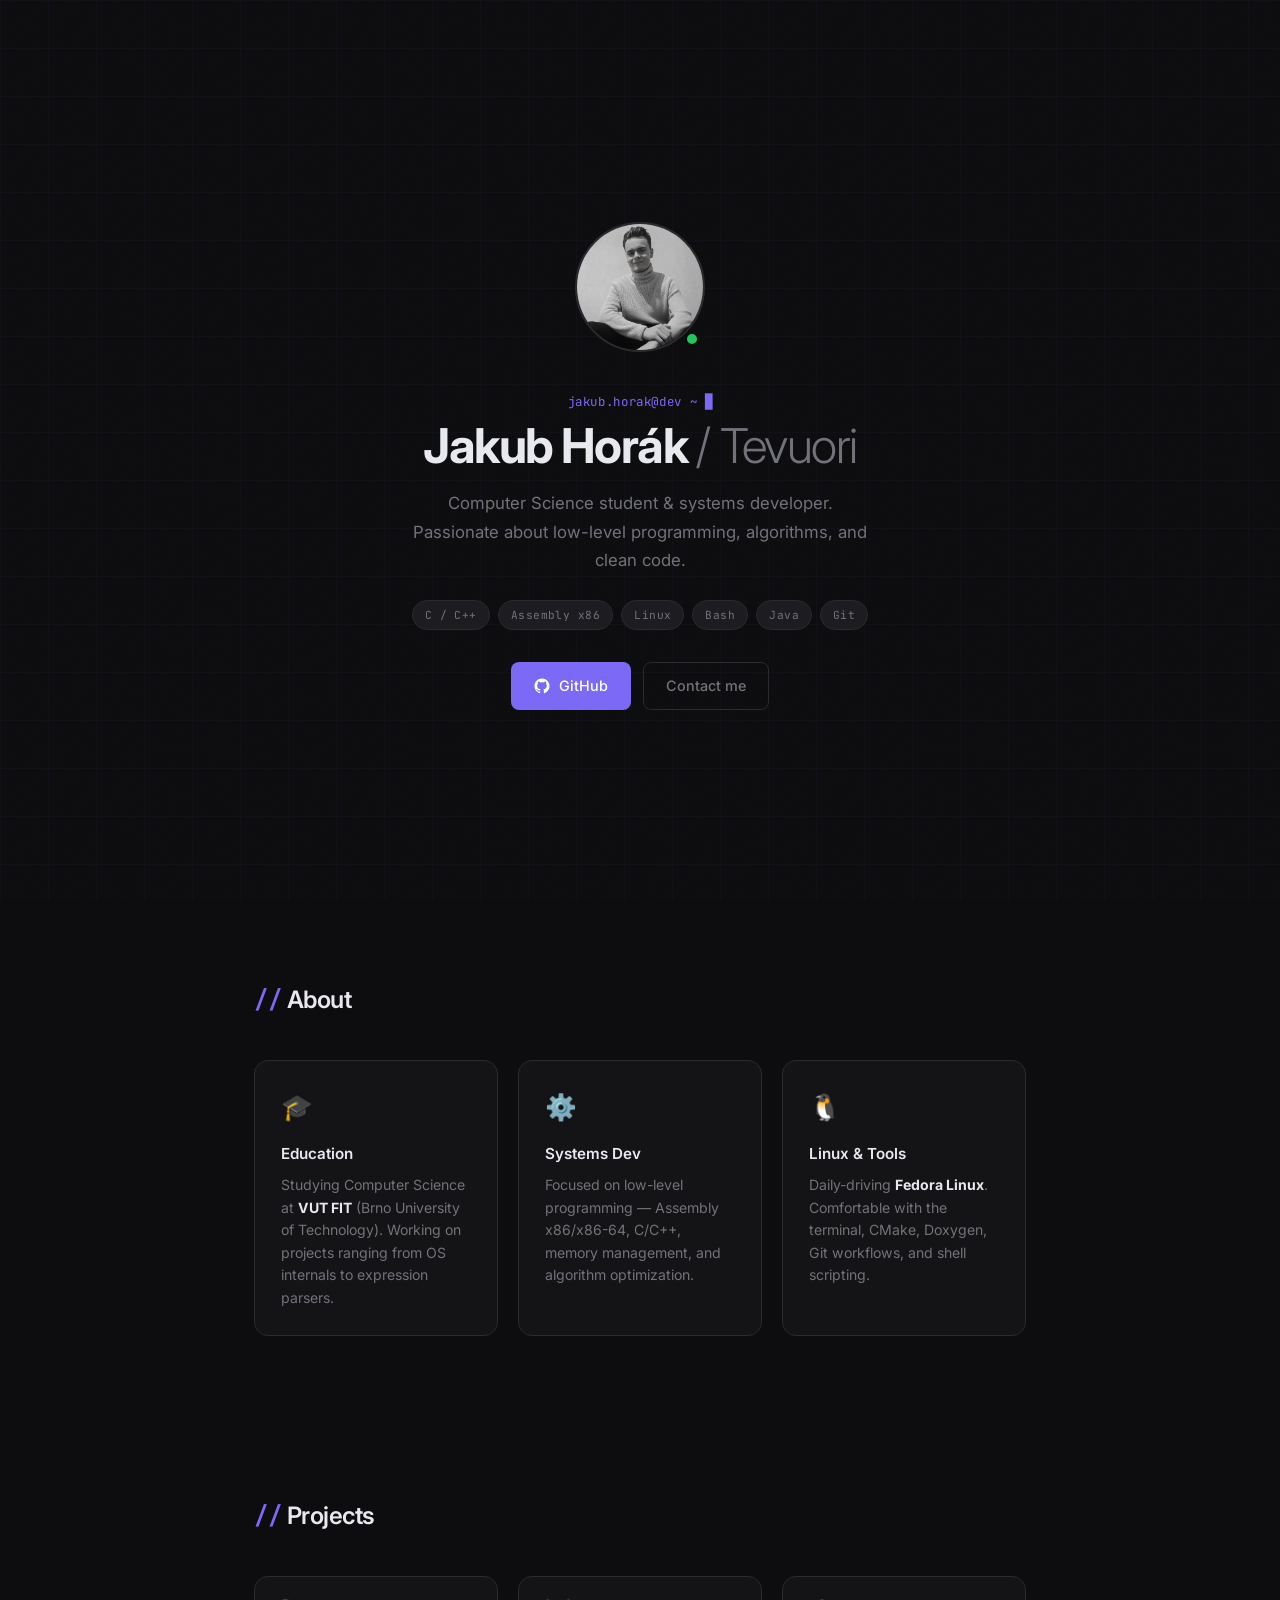
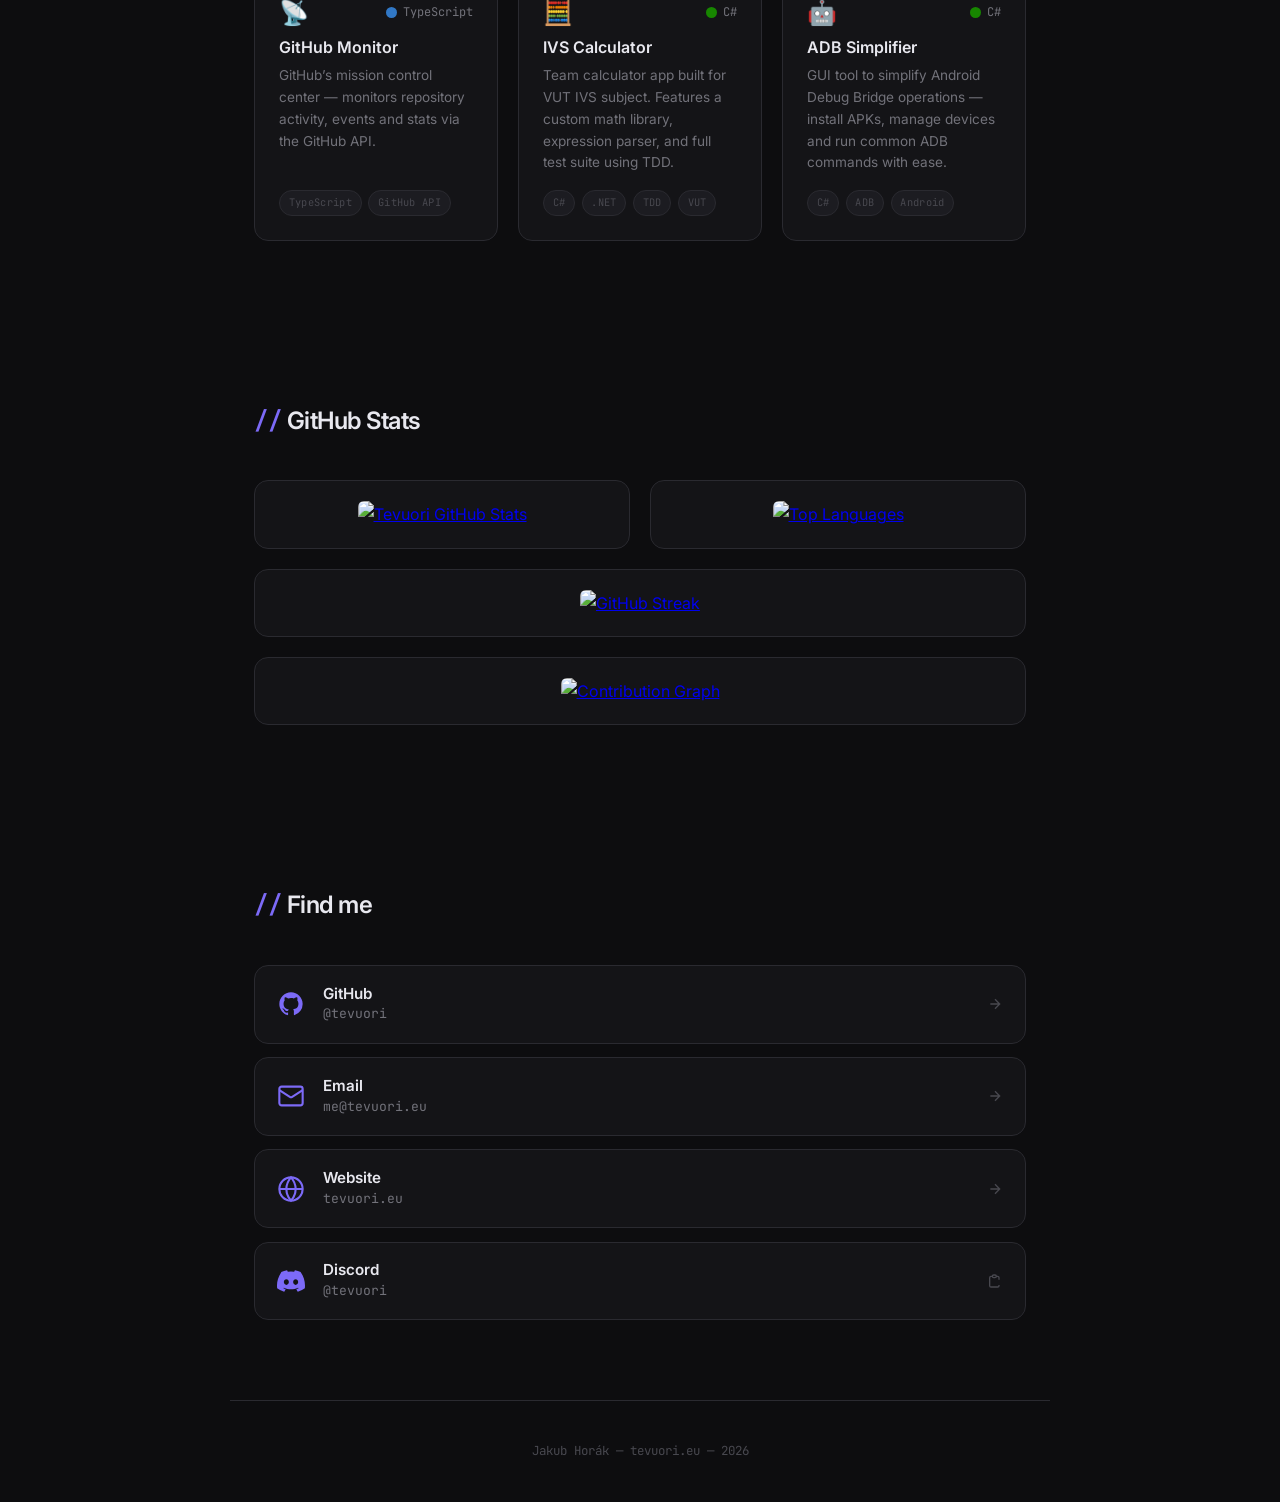
==== commit 42c59def: "fix: make stats cards clickable links to GitHub" ====
--- a/index.html
+++ b/index.html
@@ -132,18 +132,18 @@
     <section class="section" id="stats">
       <h2 class="section-title"><span class="mono accent">//</span> GitHub Stats</h2>
       <div class="stats-grid">
-        <div class="stats-card">
+        <a href="https://github.com/tevuori" target="_blank" rel="noopener" class="stats-card">
           <img src="https://github-readme-stats.vercel.app/api?username=tevuori&show_icons=true&theme=transparent&hide_border=true&title_color=7c6af7&icon_color=7c6af7&text_color=e8e8ef&ring_color=7c6af7&include_all_commits=true&count_private=true" alt="Tevuori GitHub Stats" class="stats-img" loading="lazy" />
-        </div>
-        <div class="stats-card">
+        </a>
+        <a href="https://github.com/tevuori?tab=repositories" target="_blank" rel="noopener" class="stats-card">
           <img src="https://github-readme-stats.vercel.app/api/top-langs/?username=tevuori&layout=compact&theme=transparent&hide_border=true&title_color=7c6af7&text_color=e8e8ef&langs_count=6" alt="Top Languages" class="stats-img" loading="lazy" />
-        </div>
-        <div class="stats-card stats-card--full">
+        </a>
+        <a href="https://github.com/tevuori" target="_blank" rel="noopener" class="stats-card stats-card--full">
           <img src="https://github-readme-streak-stats.herokuapp.com/?user=tevuori&theme=transparent&hide_border=true&ring=7c6af7&fire=5eead4&currStreakLabel=7c6af7&sideLabels=e8e8ef&dates=72727a&stroke=2a2a30&background=00000000" alt="GitHub Streak" class="stats-img" loading="lazy" />
-        </div>
-        <div class="stats-card stats-card--full">
+        </a>
+        <a href="https://github.com/tevuori?tab=overview" target="_blank" rel="noopener" class="stats-card stats-card--full">
           <img src="https://github-readme-activity-graph.vercel.app/graph?username=tevuori&bg_color=00000000&color=7c6af7&line=5eead4&point=7c6af7&area=true&area_color=7c6af7&hide_border=true&custom_title=Contribution%20Activity" alt="Contribution Graph" class="stats-img" loading="lazy" />
-        </div>
+        </a>
       </div>
     </section>
 
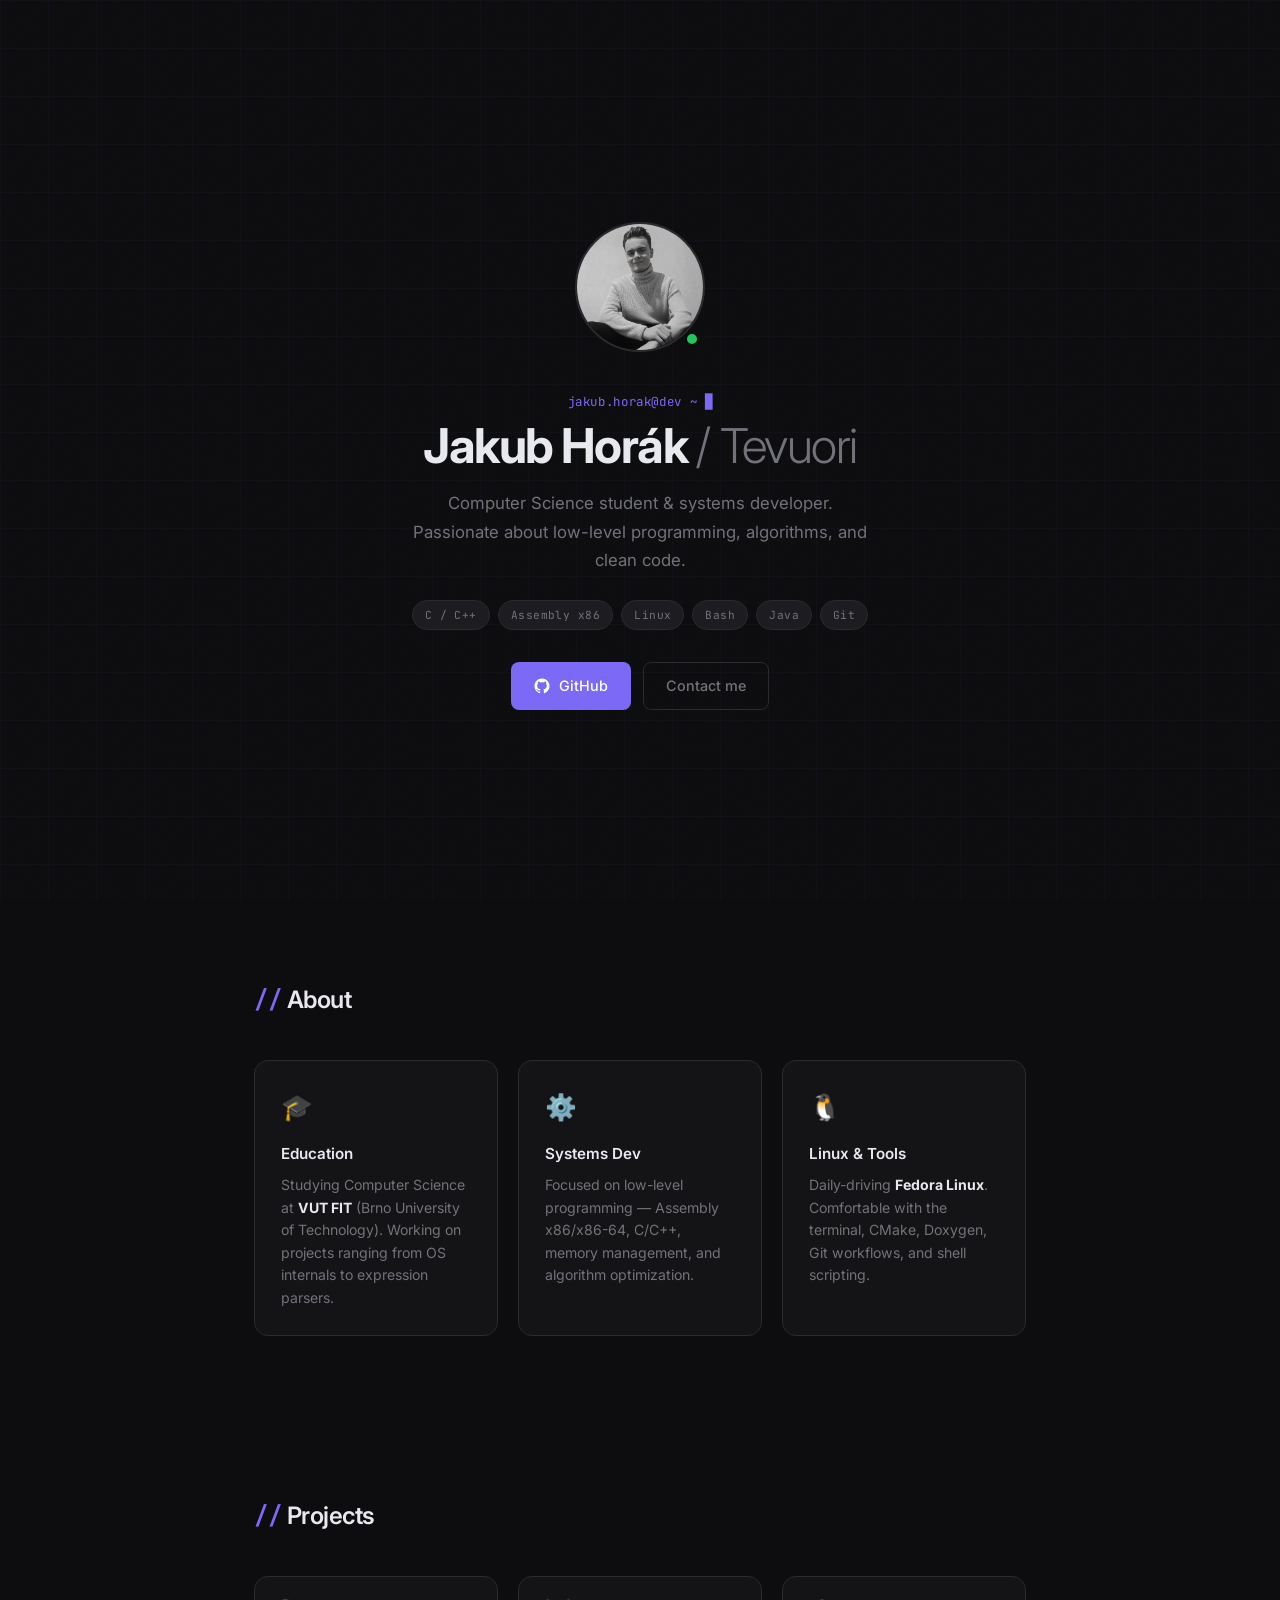
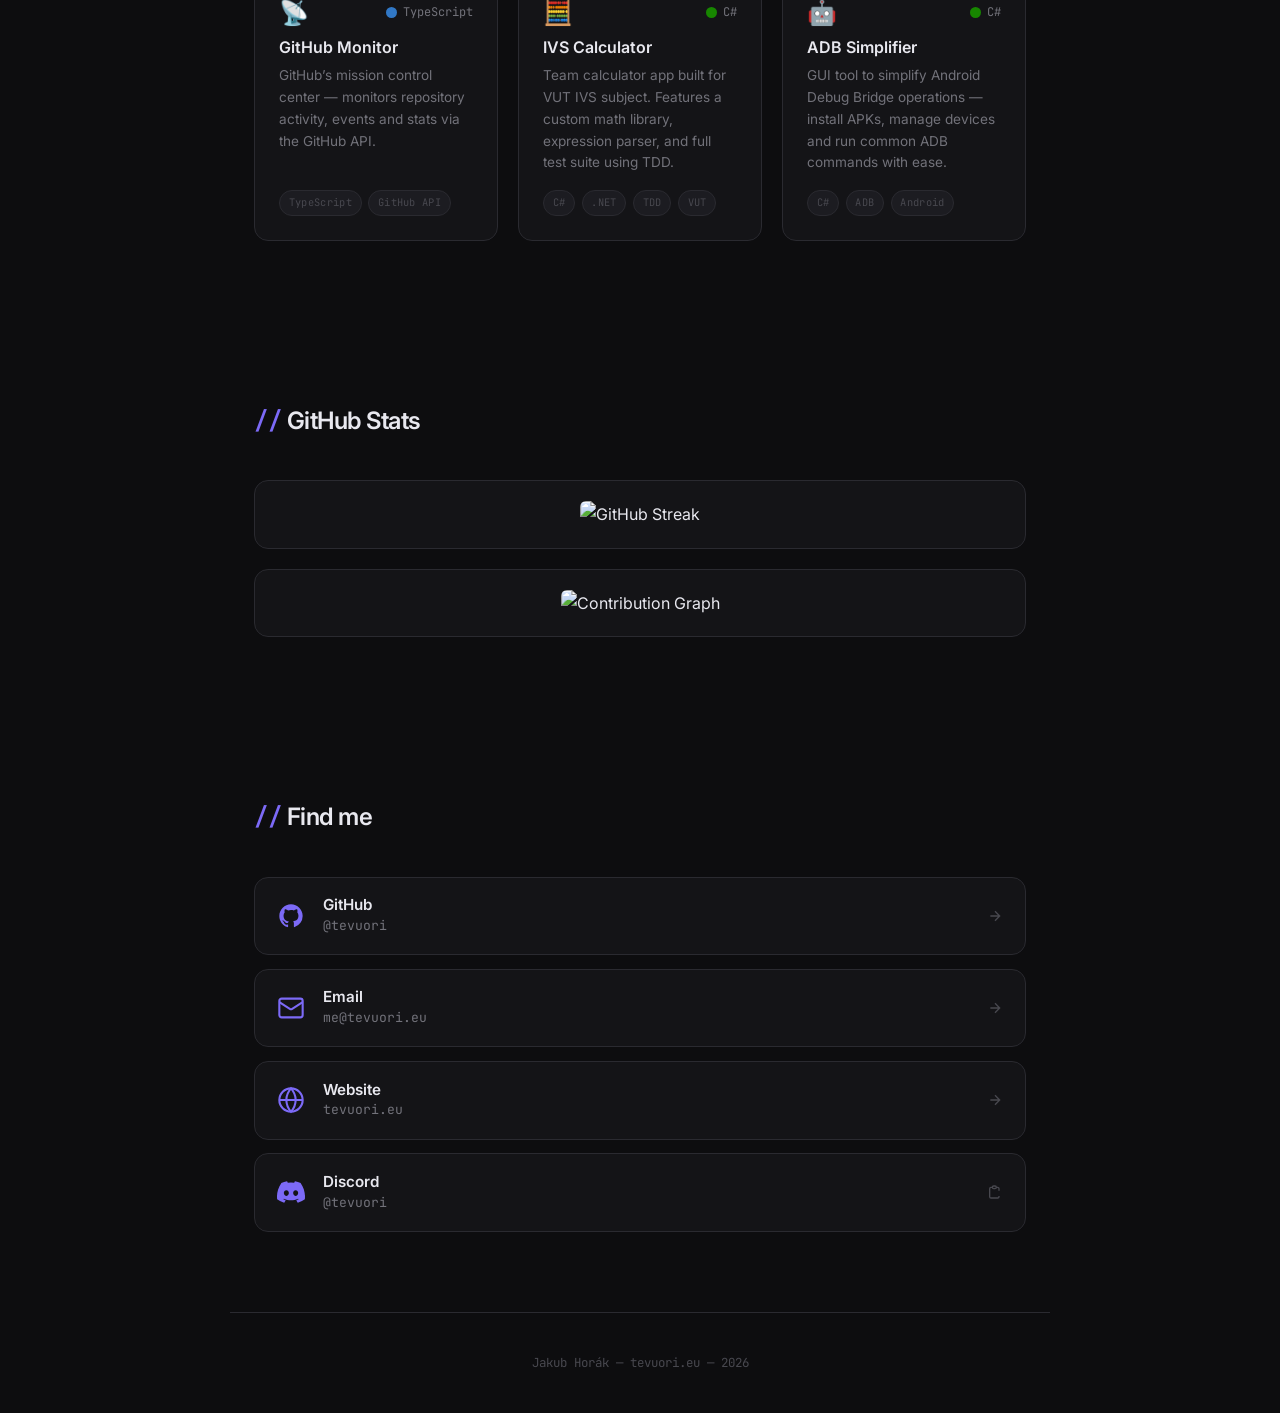
==== commit 50b37dbb: "fix: remove GitHub Stats and Top Languages cards from stats section" ====
--- a/index.html
+++ b/index.html
@@ -132,18 +132,12 @@
     <section class="section" id="stats">
       <h2 class="section-title"><span class="mono accent">//</span> GitHub Stats</h2>
       <div class="stats-grid">
-        <a href="https://github.com/tevuori" target="_blank" rel="noopener" class="stats-card">
-          <img src="https://github-readme-stats.vercel.app/api?username=tevuori&show_icons=true&theme=transparent&hide_border=true&title_color=7c6af7&icon_color=7c6af7&text_color=e8e8ef&ring_color=7c6af7&include_all_commits=true&count_private=true" alt="Tevuori GitHub Stats" class="stats-img" loading="lazy" />
-        </a>
-        <a href="https://github.com/tevuori?tab=repositories" target="_blank" rel="noopener" class="stats-card">
-          <img src="https://github-readme-stats.vercel.app/api/top-langs/?username=tevuori&layout=compact&theme=transparent&hide_border=true&title_color=7c6af7&text_color=e8e8ef&langs_count=6" alt="Top Languages" class="stats-img" loading="lazy" />
-        </a>
-        <a href="https://github.com/tevuori" target="_blank" rel="noopener" class="stats-card stats-card--full">
+        <div class="stats-card stats-card--full">
           <img src="https://github-readme-streak-stats.herokuapp.com/?user=tevuori&theme=transparent&hide_border=true&ring=7c6af7&fire=5eead4&currStreakLabel=7c6af7&sideLabels=e8e8ef&dates=72727a&stroke=2a2a30&background=00000000" alt="GitHub Streak" class="stats-img" loading="lazy" />
-        </a>
-        <a href="https://github.com/tevuori?tab=overview" target="_blank" rel="noopener" class="stats-card stats-card--full">
+        </div>
+        <div class="stats-card stats-card--full">
           <img src="https://github-readme-activity-graph.vercel.app/graph?username=tevuori&bg_color=00000000&color=7c6af7&line=5eead4&point=7c6af7&area=true&area_color=7c6af7&hide_border=true&custom_title=Contribution%20Activity" alt="Contribution Graph" class="stats-img" loading="lazy" />
-        </a>
+        </div>
       </div>
     </section>
 
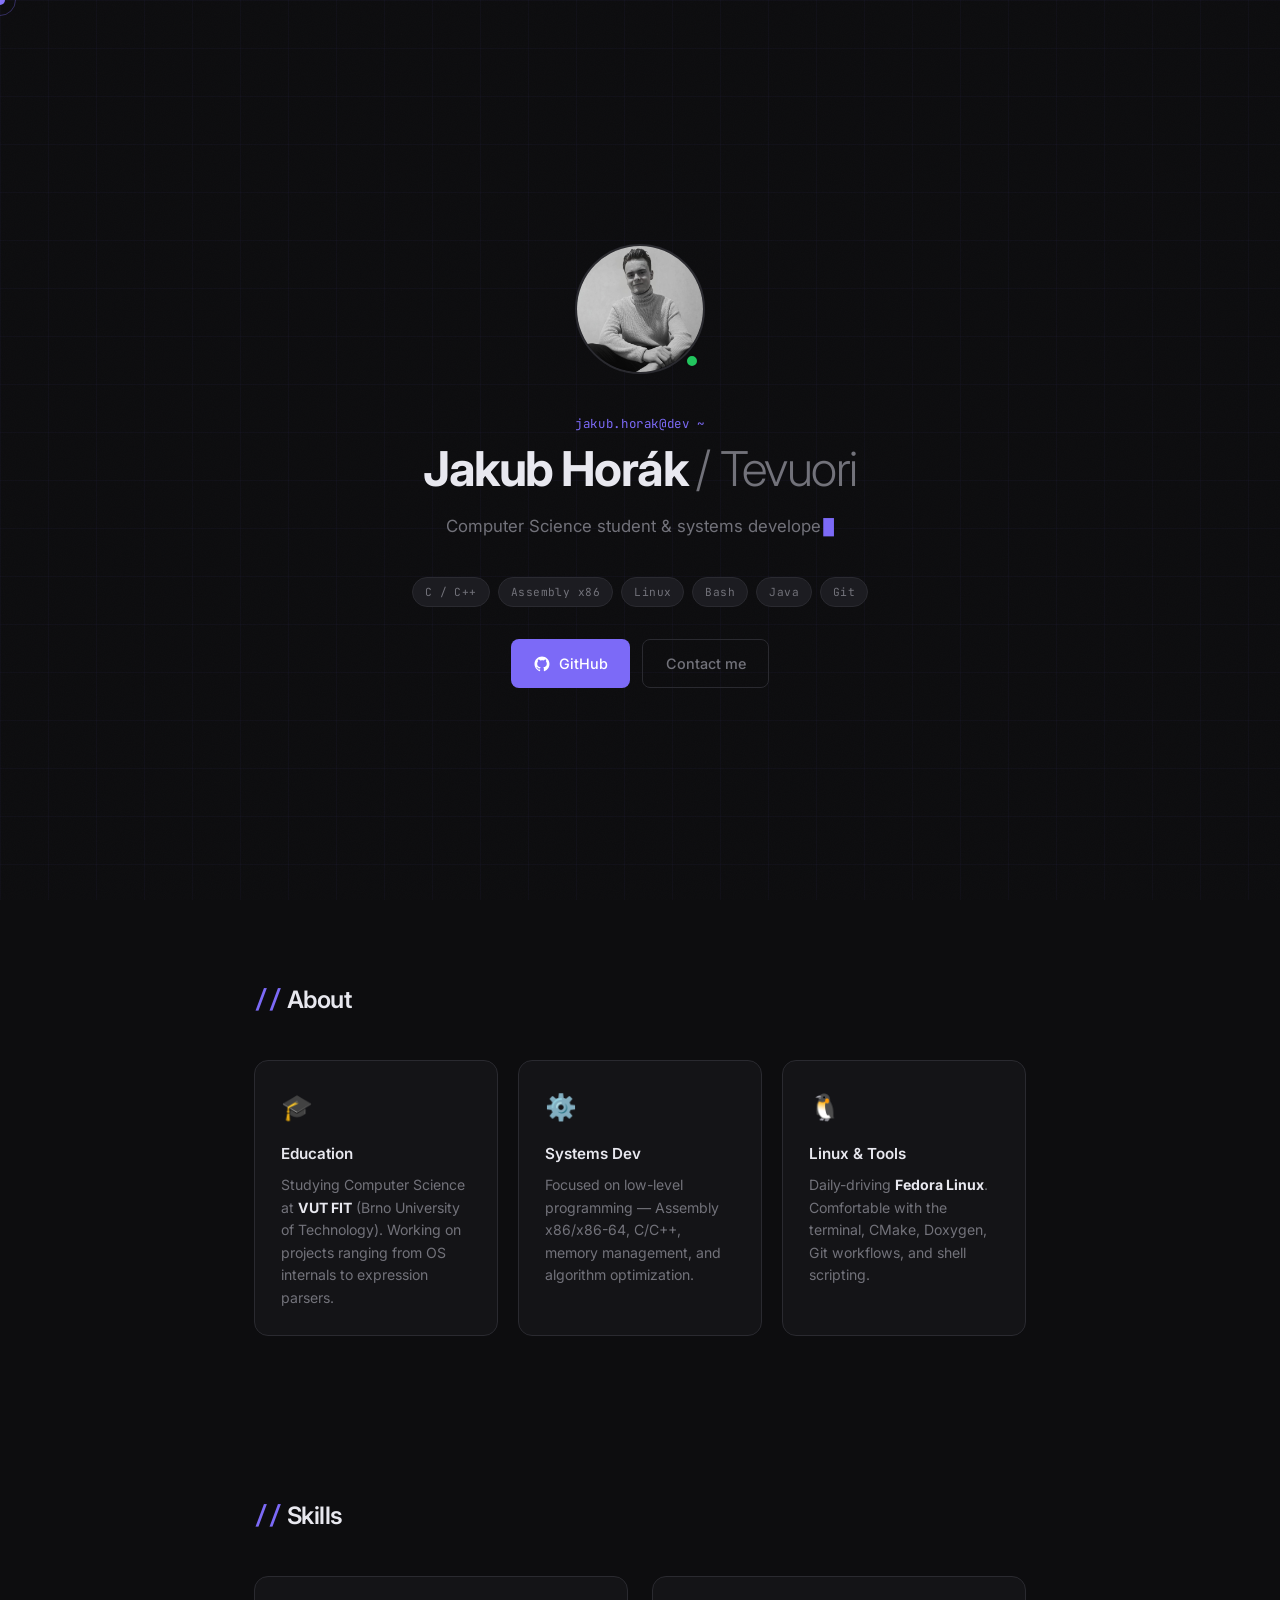
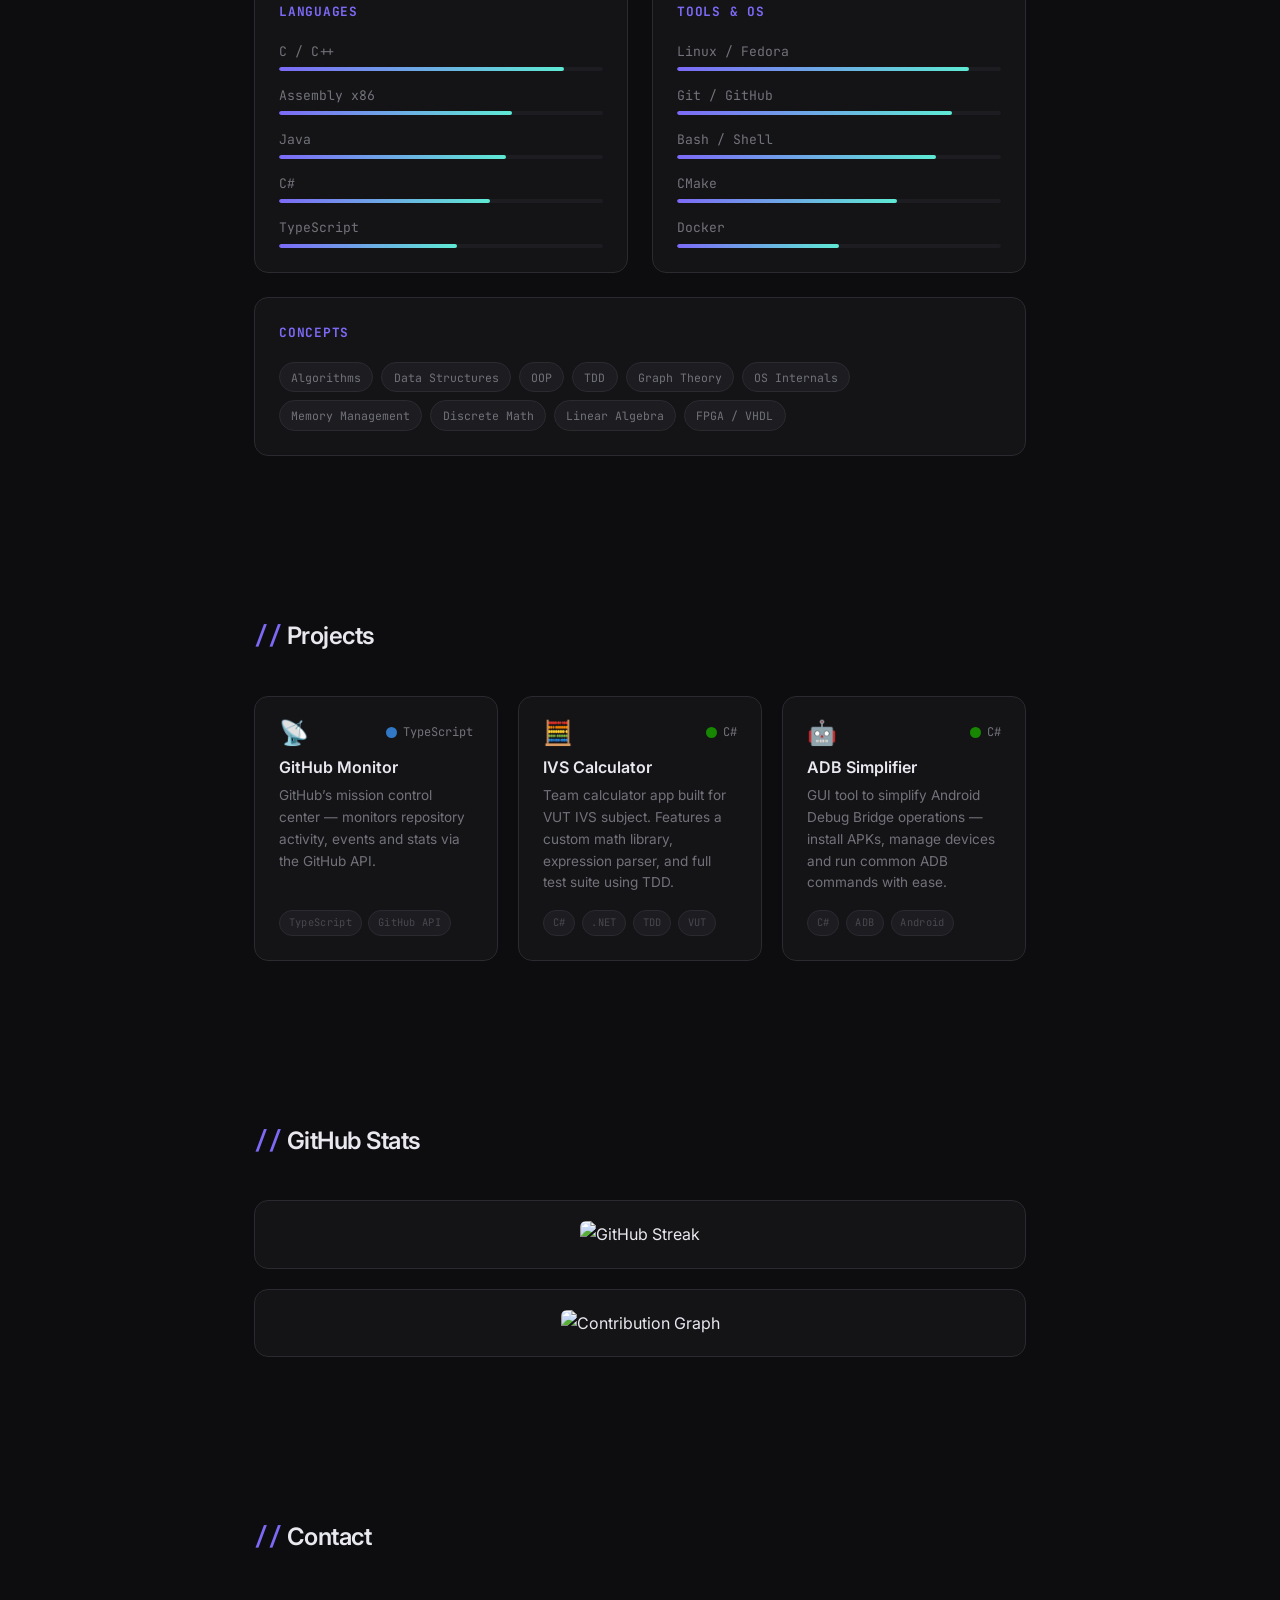
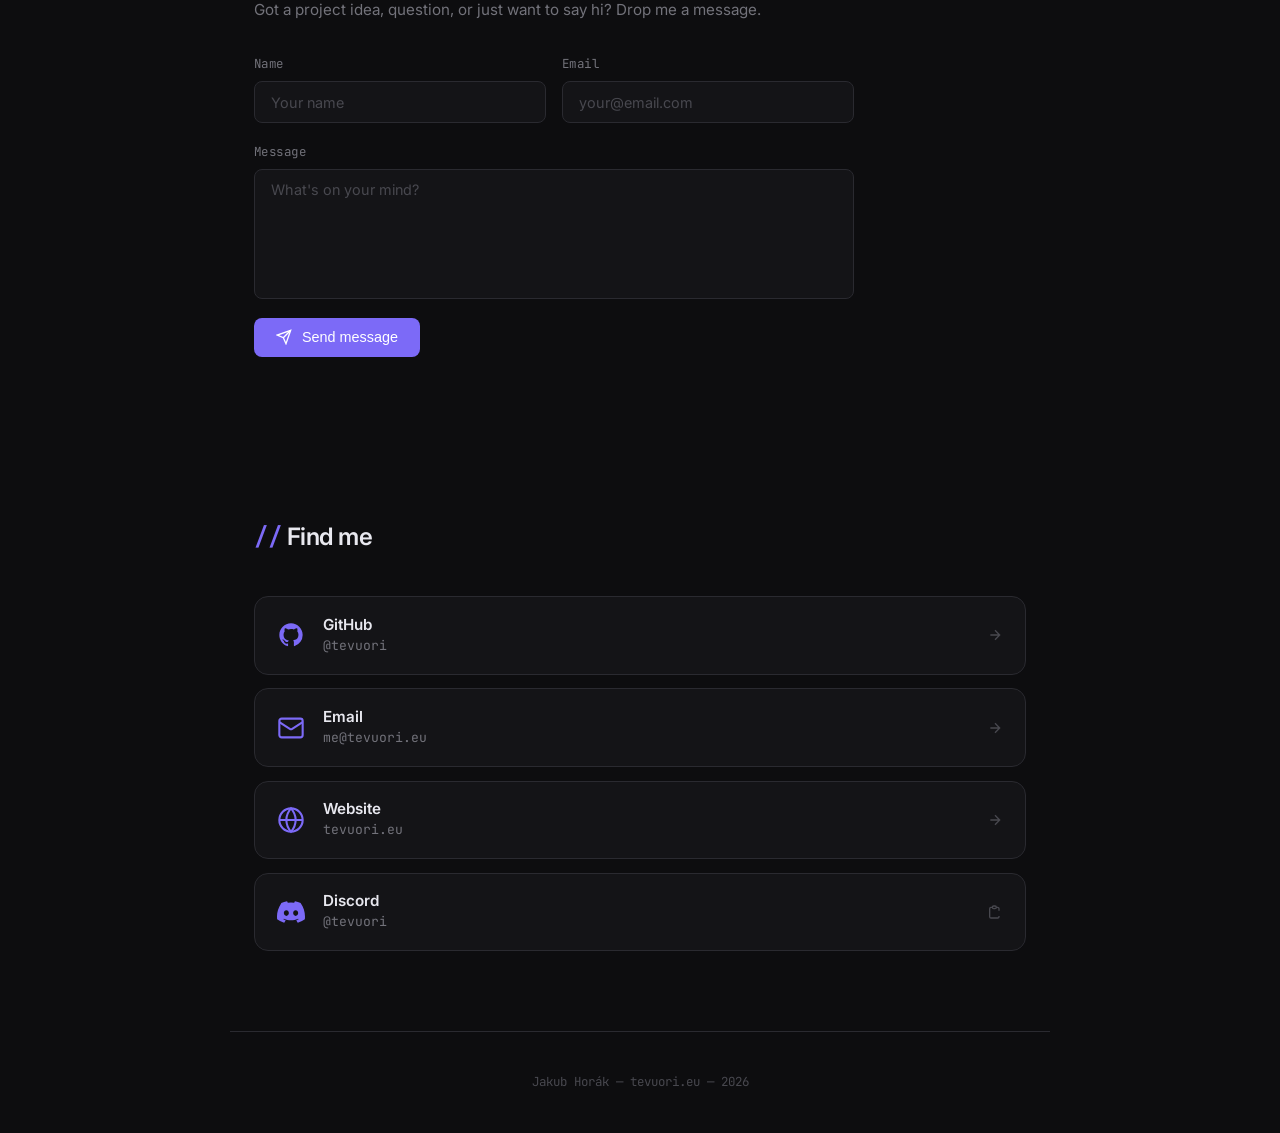
==== commit 61373b4b: "feat: add Skills section, Contact form, cursor effect, typing animation, 404 page" ====
--- a/index.html
+++ b/index.html
@@ -12,6 +12,10 @@
 </head>
 <body>
 
+  <!-- Custom cursor -->
+  <div class="cursor" id="cursor"></div>
+  <div class="cursor-trail" id="cursorTrail"></div>
+
   <div class="bg-grid"></div>
   <div class="noise"></div>
 
@@ -27,7 +31,7 @@
         <div class="hero-text">
           <p class="label mono">jakub.horak@dev ~</p>
           <h1>Jakub Horák <span class="alias">/ Tevuori</span></h1>
-          <p class="tagline">Computer Science student &amp; systems developer.<br/>Passionate about low-level programming, algorithms, and clean code.</p>
+          <p class="tagline"><span id="typing-target"></span></p>
           <div class="badges">
             <span class="badge">C / C++</span>
             <span class="badge">Assembly x86</span>
@@ -69,6 +73,82 @@
       </div>
     </section>
 
+    <!-- Skills -->
+    <section class="section" id="skills">
+      <h2 class="section-title"><span class="mono accent">//</span> Skills</h2>
+      <div class="skills-grid">
+
+        <div class="skill-group">
+          <h3 class="skill-group-title">Languages</h3>
+          <div class="skill-list">
+            <div class="skill-item">
+              <span class="skill-name">C / C++</span>
+              <div class="skill-bar"><div class="skill-fill" style="--w:88%"></div></div>
+            </div>
+            <div class="skill-item">
+              <span class="skill-name">Assembly x86</span>
+              <div class="skill-bar"><div class="skill-fill" style="--w:72%"></div></div>
+            </div>
+            <div class="skill-item">
+              <span class="skill-name">Java</span>
+              <div class="skill-bar"><div class="skill-fill" style="--w:70%"></div></div>
+            </div>
+            <div class="skill-item">
+              <span class="skill-name">C#</span>
+              <div class="skill-bar"><div class="skill-fill" style="--w:65%"></div></div>
+            </div>
+            <div class="skill-item">
+              <span class="skill-name">TypeScript</span>
+              <div class="skill-bar"><div class="skill-fill" style="--w:55%"></div></div>
+            </div>
+          </div>
+        </div>
+
+        <div class="skill-group">
+          <h3 class="skill-group-title">Tools &amp; OS</h3>
+          <div class="skill-list">
+            <div class="skill-item">
+              <span class="skill-name">Linux / Fedora</span>
+              <div class="skill-bar"><div class="skill-fill" style="--w:90%"></div></div>
+            </div>
+            <div class="skill-item">
+              <span class="skill-name">Git / GitHub</span>
+              <div class="skill-bar"><div class="skill-fill" style="--w:85%"></div></div>
+            </div>
+            <div class="skill-item">
+              <span class="skill-name">Bash / Shell</span>
+              <div class="skill-bar"><div class="skill-fill" style="--w:80%"></div></div>
+            </div>
+            <div class="skill-item">
+              <span class="skill-name">CMake</span>
+              <div class="skill-bar"><div class="skill-fill" style="--w:68%"></div></div>
+            </div>
+            <div class="skill-item">
+              <span class="skill-name">Docker</span>
+              <div class="skill-bar"><div class="skill-fill" style="--w:50%"></div></div>
+            </div>
+          </div>
+        </div>
+
+        <div class="skill-group">
+          <h3 class="skill-group-title">Concepts</h3>
+          <div class="skill-tags">
+            <span class="stag">Algorithms</span>
+            <span class="stag">Data Structures</span>
+            <span class="stag">OOP</span>
+            <span class="stag">TDD</span>
+            <span class="stag">Graph Theory</span>
+            <span class="stag">OS Internals</span>
+            <span class="stag">Memory Management</span>
+            <span class="stag">Discrete Math</span>
+            <span class="stag">Linear Algebra</span>
+            <span class="stag">FPGA / VHDL</span>
+          </div>
+        </div>
+
+      </div>
+    </section>
+
     <!-- Projects -->
     <section class="section" id="projects">
       <h2 class="section-title"><span class="mono accent">//</span> Projects</h2>
@@ -138,6 +218,34 @@
         <div class="stats-card stats-card--full">
           <img src="https://github-readme-activity-graph.vercel.app/graph?username=tevuori&bg_color=00000000&color=7c6af7&line=5eead4&point=7c6af7&area=true&area_color=7c6af7&hide_border=true&custom_title=Contribution%20Activity" alt="Contribution Graph" class="stats-img" loading="lazy" />
         </div>
+      </div>
+    </section>
+
+    <!-- Contact -->
+    <section class="section" id="contact">
+      <h2 class="section-title"><span class="mono accent">//</span> Contact</h2>
+      <div class="contact-wrap">
+        <p class="contact-desc">Got a project idea, question, or just want to say hi? Drop me a message.</p>
+        <form class="contact-form" action="https://formspree.io/f/xwpovqnb" method="POST">
+          <div class="form-row">
+            <div class="form-group">
+              <label for="name" class="form-label">Name</label>
+              <input type="text" id="name" name="name" class="form-input" placeholder="Your name" required />
+            </div>
+            <div class="form-group">
+              <label for="email" class="form-label">Email</label>
+              <input type="email" id="email" name="email" class="form-input" placeholder="your@email.com" required />
+            </div>
+          </div>
+          <div class="form-group">
+            <label for="message" class="form-label">Message</label>
+            <textarea id="message" name="message" class="form-input form-textarea" placeholder="What's on your mind?" rows="5" required></textarea>
+          </div>
+          <button type="submit" class="btn btn-primary form-submit">
+            <svg width="16" height="16" viewBox="0 0 24 24" fill="none" stroke="currentColor" stroke-width="2"><path d="m22 2-7 20-4-9-9-4 20-7z"/><path d="M22 2 11 13"/></svg>
+            Send message
+          </button>
+        </form>
       </div>
     </section>
 
--- a/style.css
+++ b/style.css
@@ -28,6 +28,42 @@
   line-height: 1.65;
   min-height: 100vh;
   overflow-x: hidden;
+  cursor: none;
+}
+
+a, button, [role="button"], input, textarea, .link-card { cursor: none; }
+
+/* ========== Custom Cursor ========== */
+.cursor {
+  position: fixed;
+  width: 10px;
+  height: 10px;
+  background: var(--accent);
+  border-radius: 50%;
+  pointer-events: none;
+  z-index: 9999;
+  transform: translate(-50%, -50%);
+  transition: transform 0.1s, background 0.2s, width 0.2s, height 0.2s;
+  mix-blend-mode: screen;
+}
+
+.cursor.hovered {
+  width: 28px;
+  height: 28px;
+  background: rgba(124,106,247,0.3);
+  border: 1.5px solid var(--accent);
+}
+
+.cursor-trail {
+  position: fixed;
+  width: 32px;
+  height: 32px;
+  border: 1.5px solid rgba(124,106,247,0.35);
+  border-radius: 50%;
+  pointer-events: none;
+  z-index: 9998;
+  transform: translate(-50%, -50%);
+  transition: left 0.12s ease, top 0.12s ease;
 }
 
 /* ========== Background Effects ========== */
@@ -146,6 +182,20 @@
   max-width: 480px;
   margin: 0 auto 1.6rem;
   line-height: 1.7;
+  min-height: 2.5rem;
+}
+
+#typing-target::after {
+  content: '█';
+  animation: blink 1s step-end infinite;
+  color: var(--accent);
+  font-size: 0.9em;
+  margin-left: 2px;
+}
+
+@keyframes blink {
+  0%, 100% { opacity: 1; }
+  50% { opacity: 0; }
 }
 
 .badges {
@@ -187,7 +237,7 @@
   font-weight: 500;
   text-decoration: none;
   transition: all var(--transition);
-  cursor: pointer;
+  cursor: none;
   border: none;
 }
 
@@ -230,6 +280,82 @@
 .about-card h3 { font-size: 0.95rem; font-weight: 600; margin-bottom: 0.5rem; color: var(--text); }
 .about-card p { font-size: 0.88rem; color: var(--text-muted); line-height: 1.6; }
 .about-card strong { color: var(--text); }
+
+/* ========== Skills ========== */
+.skills-grid {
+  display: grid;
+  grid-template-columns: 1fr 1fr;
+  gap: 1.5rem;
+}
+
+.skill-group {
+  background: var(--surface);
+  border: 1px solid var(--border);
+  border-radius: var(--radius);
+  padding: 1.5rem;
+  transition: border-color var(--transition);
+}
+
+.skill-group:last-child {
+  grid-column: 1 / -1;
+}
+
+.skill-group:hover { border-color: rgba(124,106,247,0.35); }
+
+.skill-group-title {
+  font-size: 0.8rem;
+  font-family: var(--mono);
+  color: var(--accent);
+  letter-spacing: 0.06em;
+  text-transform: uppercase;
+  margin-bottom: 1.2rem;
+}
+
+.skill-list { display: flex; flex-direction: column; gap: 0.85rem; }
+
+.skill-item { display: flex; flex-direction: column; gap: 0.3rem; }
+
+.skill-name {
+  font-size: 0.82rem;
+  color: var(--text-muted);
+  font-family: var(--mono);
+}
+
+.skill-bar {
+  height: 4px;
+  background: var(--surface-2);
+  border-radius: 100px;
+  overflow: hidden;
+}
+
+.skill-fill {
+  height: 100%;
+  width: 0;
+  background: linear-gradient(90deg, var(--accent), var(--accent-2));
+  border-radius: 100px;
+  transition: width 1s cubic-bezier(0.4,0,0.2,1);
+}
+
+.skill-fill.animate { width: var(--w); }
+
+.skill-tags {
+  display: flex;
+  flex-wrap: wrap;
+  gap: 0.5rem;
+}
+
+.stag {
+  font-family: var(--mono);
+  font-size: 0.72rem;
+  padding: 0.3rem 0.7rem;
+  border-radius: 100px;
+  background: var(--surface-2);
+  border: 1px solid var(--border);
+  color: var(--text-muted);
+  transition: border-color var(--transition), color var(--transition);
+}
+
+.stag:hover { border-color: var(--accent); color: var(--accent); }
 
 /* ========== Projects ========== */
 .projects-grid {
@@ -348,6 +474,66 @@
   margin: 0 auto;
 }
 
+/* ========== Contact ========== */
+.contact-wrap {
+  max-width: 600px;
+}
+
+.contact-desc {
+  font-size: 0.95rem;
+  color: var(--text-muted);
+  margin-bottom: 2rem;
+  line-height: 1.7;
+}
+
+.contact-form {
+  display: flex;
+  flex-direction: column;
+  gap: 1.2rem;
+}
+
+.form-row {
+  display: grid;
+  grid-template-columns: 1fr 1fr;
+  gap: 1rem;
+}
+
+.form-group {
+  display: flex;
+  flex-direction: column;
+  gap: 0.4rem;
+}
+
+.form-label {
+  font-size: 0.78rem;
+  font-family: var(--mono);
+  color: var(--text-muted);
+  letter-spacing: 0.04em;
+}
+
+.form-input {
+  background: var(--surface);
+  border: 1px solid var(--border);
+  border-radius: var(--radius-sm);
+  padding: 0.7rem 1rem;
+  color: var(--text);
+  font-family: var(--font);
+  font-size: 0.9rem;
+  outline: none;
+  transition: border-color var(--transition), box-shadow var(--transition);
+  resize: none;
+}
+
+.form-input::placeholder { color: var(--text-dim); }
+.form-input:focus {
+  border-color: var(--accent);
+  box-shadow: 0 0 0 3px rgba(124,106,247,0.12);
+}
+
+.form-textarea { min-height: 130px; }
+
+.form-submit { align-self: flex-start; gap: 0.6rem; }
+
 /* ========== Links ========== */
 .links-grid {
   display: flex;
@@ -366,7 +552,7 @@
   text-decoration: none;
   color: var(--text);
   transition: all var(--transition);
-  cursor: pointer;
+  cursor: none;
 }
 
 .link-card:hover { border-color: rgba(124,106,247,0.5); background: var(--surface-2); transform: translateX(4px); }
@@ -391,6 +577,8 @@
 /* ========== Responsive ========== */
 @media (max-width: 820px) {
   .projects-grid { grid-template-columns: 1fr 1fr; }
+  .skills-grid { grid-template-columns: 1fr; }
+  .skill-group:last-child { grid-column: 1; }
 }
 
 @media (max-width: 600px) {
@@ -401,4 +589,8 @@
   .about-grid { grid-template-columns: 1fr; }
   .projects-grid { grid-template-columns: 1fr; }
   .stats-grid { grid-template-columns: 1fr; }
-}
+  .form-row { grid-template-columns: 1fr; }
+  .cursor, .cursor-trail { display: none; }
+  body { cursor: auto; }
+  a, button, input, textarea, .link-card { cursor: auto; }
+}
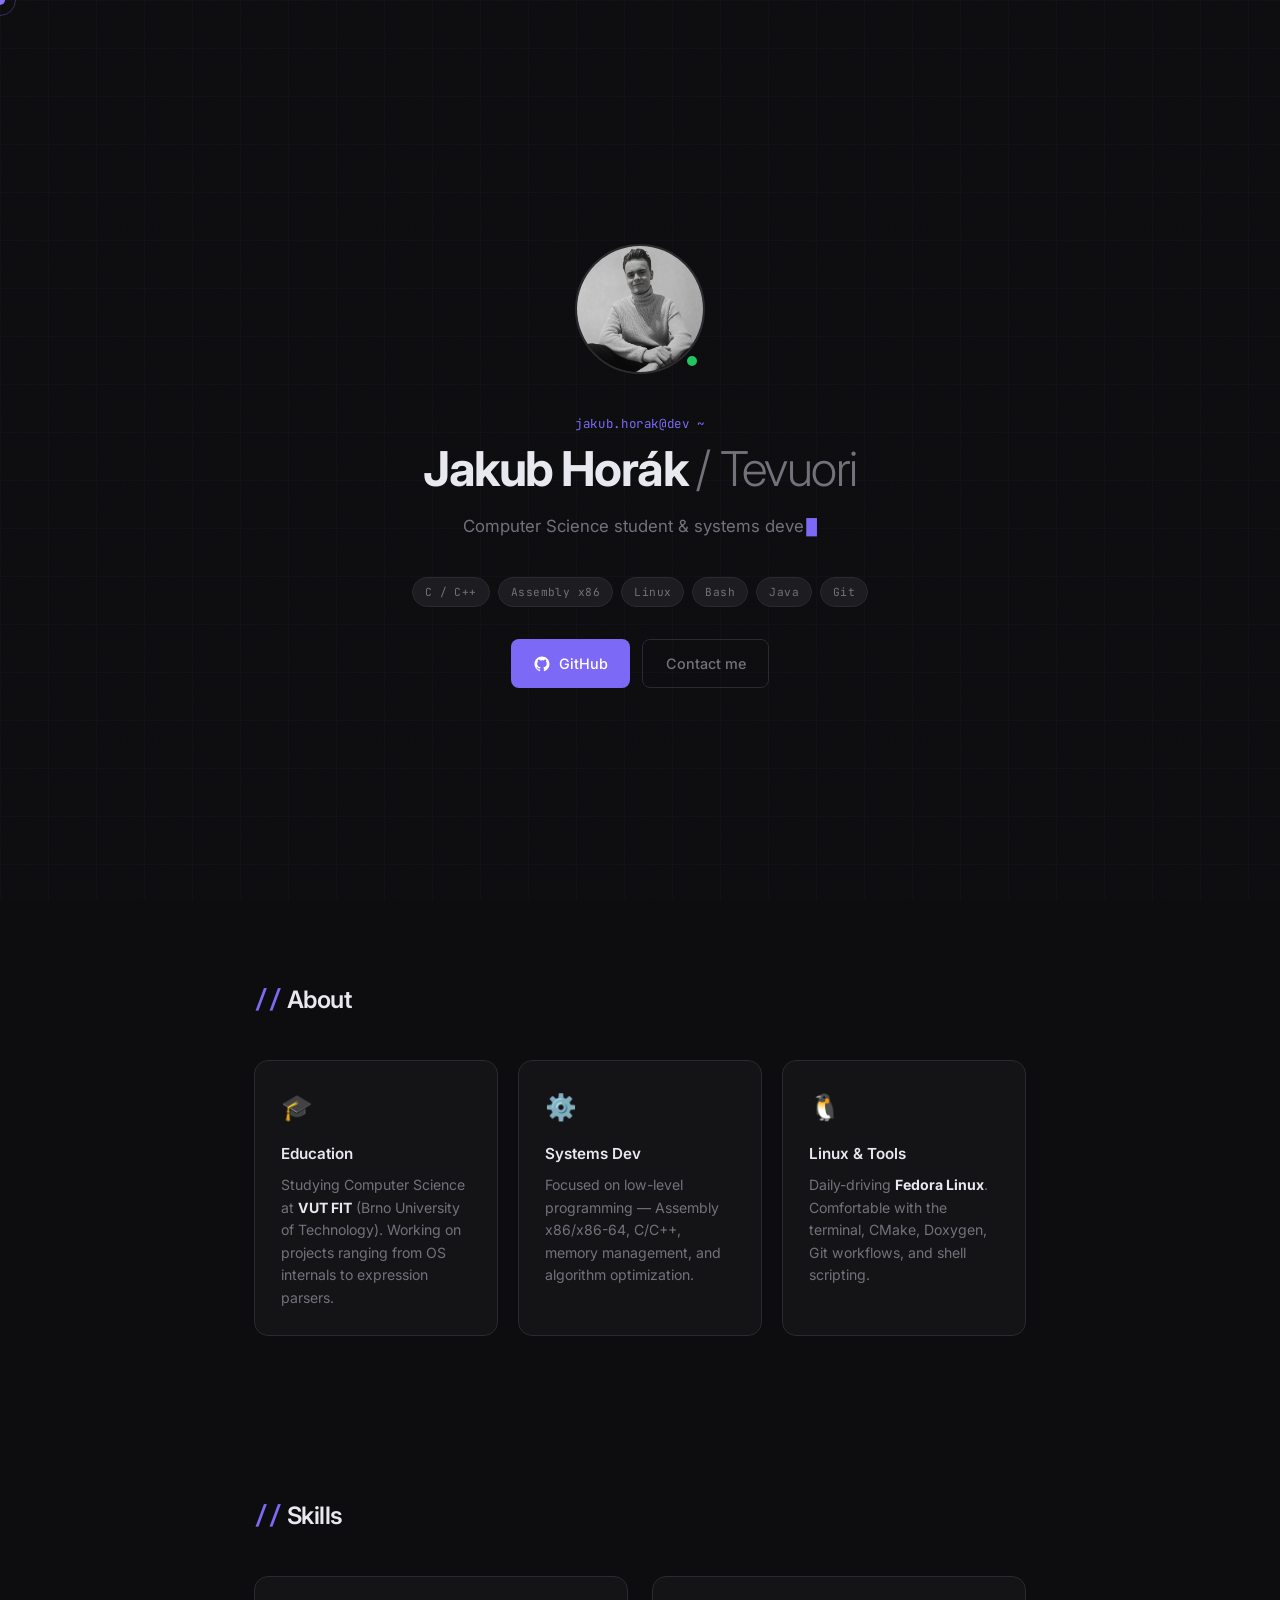
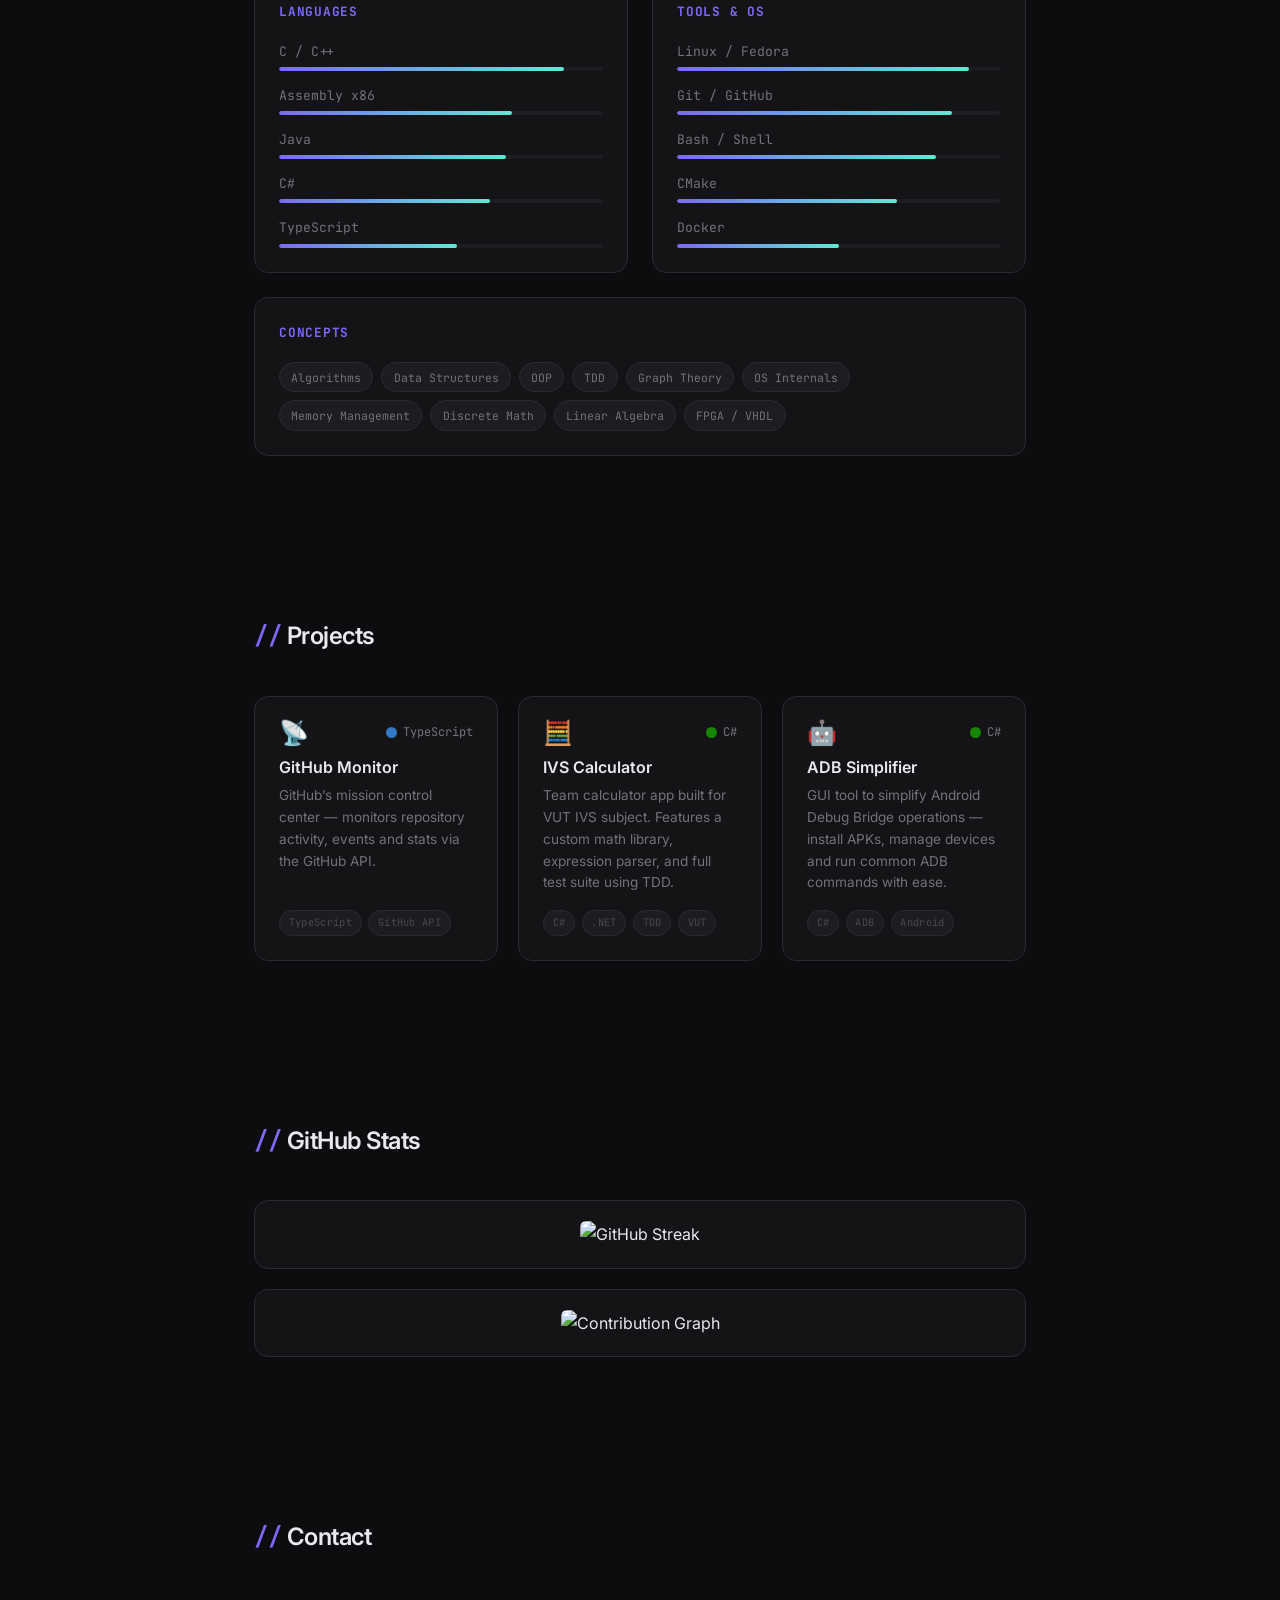
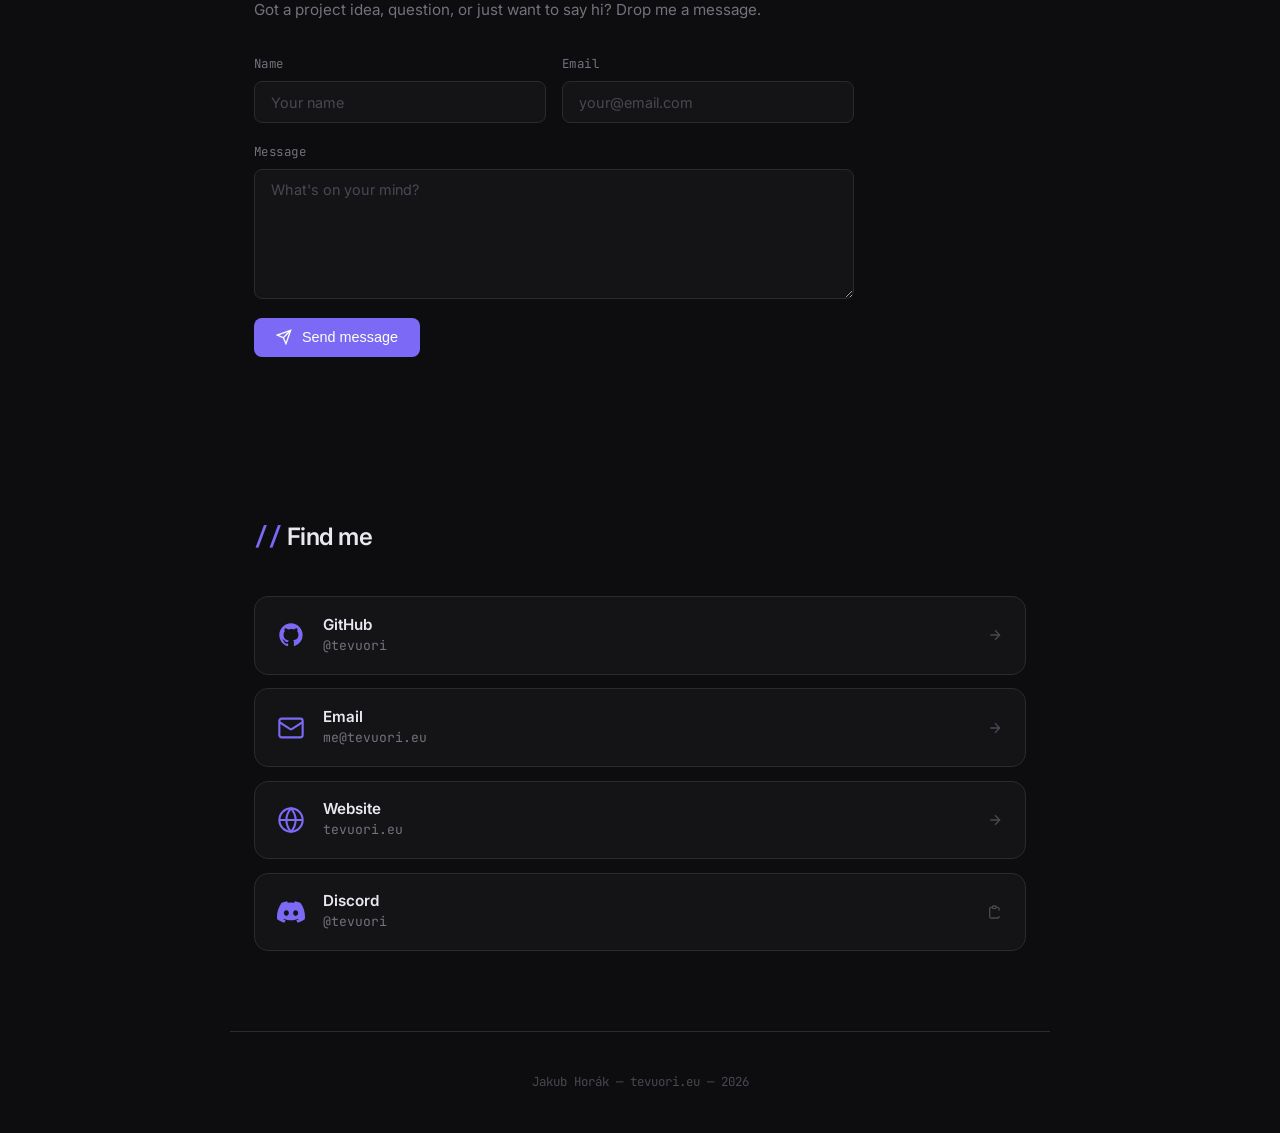
==== commit 27cdacea: "fix: repair Skills layout, Contact form grid, update Formspree ID" ====
--- a/index.html
+++ b/index.html
@@ -12,7 +12,6 @@
 </head>
 <body>
 
-  <!-- Custom cursor -->
   <div class="cursor" id="cursor"></div>
   <div class="cursor-trail" id="cursorTrail"></div>
 
@@ -77,59 +76,26 @@
     <section class="section" id="skills">
       <h2 class="section-title"><span class="mono accent">//</span> Skills</h2>
       <div class="skills-grid">
-
         <div class="skill-group">
           <h3 class="skill-group-title">Languages</h3>
           <div class="skill-list">
-            <div class="skill-item">
-              <span class="skill-name">C / C++</span>
-              <div class="skill-bar"><div class="skill-fill" style="--w:88%"></div></div>
-            </div>
-            <div class="skill-item">
-              <span class="skill-name">Assembly x86</span>
-              <div class="skill-bar"><div class="skill-fill" style="--w:72%"></div></div>
-            </div>
-            <div class="skill-item">
-              <span class="skill-name">Java</span>
-              <div class="skill-bar"><div class="skill-fill" style="--w:70%"></div></div>
-            </div>
-            <div class="skill-item">
-              <span class="skill-name">C#</span>
-              <div class="skill-bar"><div class="skill-fill" style="--w:65%"></div></div>
-            </div>
-            <div class="skill-item">
-              <span class="skill-name">TypeScript</span>
-              <div class="skill-bar"><div class="skill-fill" style="--w:55%"></div></div>
-            </div>
-          </div>
-        </div>
-
+            <div class="skill-item"><span class="skill-name">C / C++</span><div class="skill-bar"><div class="skill-fill" style="--w:88%"></div></div></div>
+            <div class="skill-item"><span class="skill-name">Assembly x86</span><div class="skill-bar"><div class="skill-fill" style="--w:72%"></div></div></div>
+            <div class="skill-item"><span class="skill-name">Java</span><div class="skill-bar"><div class="skill-fill" style="--w:70%"></div></div></div>
+            <div class="skill-item"><span class="skill-name">C#</span><div class="skill-bar"><div class="skill-fill" style="--w:65%"></div></div></div>
+            <div class="skill-item"><span class="skill-name">TypeScript</span><div class="skill-bar"><div class="skill-fill" style="--w:55%"></div></div></div>
+          </div>
+        </div>
         <div class="skill-group">
           <h3 class="skill-group-title">Tools &amp; OS</h3>
           <div class="skill-list">
-            <div class="skill-item">
-              <span class="skill-name">Linux / Fedora</span>
-              <div class="skill-bar"><div class="skill-fill" style="--w:90%"></div></div>
-            </div>
-            <div class="skill-item">
-              <span class="skill-name">Git / GitHub</span>
-              <div class="skill-bar"><div class="skill-fill" style="--w:85%"></div></div>
-            </div>
-            <div class="skill-item">
-              <span class="skill-name">Bash / Shell</span>
-              <div class="skill-bar"><div class="skill-fill" style="--w:80%"></div></div>
-            </div>
-            <div class="skill-item">
-              <span class="skill-name">CMake</span>
-              <div class="skill-bar"><div class="skill-fill" style="--w:68%"></div></div>
-            </div>
-            <div class="skill-item">
-              <span class="skill-name">Docker</span>
-              <div class="skill-bar"><div class="skill-fill" style="--w:50%"></div></div>
-            </div>
-          </div>
-        </div>
-
+            <div class="skill-item"><span class="skill-name">Linux / Fedora</span><div class="skill-bar"><div class="skill-fill" style="--w:90%"></div></div></div>
+            <div class="skill-item"><span class="skill-name">Git / GitHub</span><div class="skill-bar"><div class="skill-fill" style="--w:85%"></div></div></div>
+            <div class="skill-item"><span class="skill-name">Bash / Shell</span><div class="skill-bar"><div class="skill-fill" style="--w:80%"></div></div></div>
+            <div class="skill-item"><span class="skill-name">CMake</span><div class="skill-bar"><div class="skill-fill" style="--w:68%"></div></div></div>
+            <div class="skill-item"><span class="skill-name">Docker</span><div class="skill-bar"><div class="skill-fill" style="--w:50%"></div></div></div>
+          </div>
+        </div>
         <div class="skill-group">
           <h3 class="skill-group-title">Concepts</h3>
           <div class="skill-tags">
@@ -145,7 +111,6 @@
             <span class="stag">FPGA / VHDL</span>
           </div>
         </div>
-
       </div>
     </section>
 
@@ -153,58 +118,33 @@
     <section class="section" id="projects">
       <h2 class="section-title"><span class="mono accent">//</span> Projects</h2>
       <div class="projects-grid">
-
         <a href="https://github.com/tevuori/GithubMonitor" target="_blank" rel="noopener" class="project-card">
           <div class="project-header">
             <span class="project-icon">📡</span>
-            <div class="project-langs">
-              <span class="lang-dot" style="background:#3178c6"></span>
-              <span class="lang-label">TypeScript</span>
-            </div>
+            <div class="project-langs"><span class="lang-dot" style="background:#3178c6"></span><span class="lang-label">TypeScript</span></div>
           </div>
           <h3 class="project-title">GitHub Monitor</h3>
           <p class="project-desc">GitHub’s mission control center — monitors repository activity, events and stats via the GitHub API.</p>
-          <div class="project-tags">
-            <span class="ptag">TypeScript</span>
-            <span class="ptag">GitHub API</span>
-          </div>
-        </a>
-
+          <div class="project-tags"><span class="ptag">TypeScript</span><span class="ptag">GitHub API</span></div>
+        </a>
         <a href="https://github.com/tevuori/IVSProj2" target="_blank" rel="noopener" class="project-card">
           <div class="project-header">
             <span class="project-icon">🧮</span>
-            <div class="project-langs">
-              <span class="lang-dot" style="background:#178600"></span>
-              <span class="lang-label">C#</span>
-            </div>
+            <div class="project-langs"><span class="lang-dot" style="background:#178600"></span><span class="lang-label">C#</span></div>
           </div>
           <h3 class="project-title">IVS Calculator</h3>
           <p class="project-desc">Team calculator app built for VUT IVS subject. Features a custom math library, expression parser, and full test suite using TDD.</p>
-          <div class="project-tags">
-            <span class="ptag">C#</span>
-            <span class="ptag">.NET</span>
-            <span class="ptag">TDD</span>
-            <span class="ptag">VUT</span>
-          </div>
-        </a>
-
+          <div class="project-tags"><span class="ptag">C#</span><span class="ptag">.NET</span><span class="ptag">TDD</span><span class="ptag">VUT</span></div>
+        </a>
         <a href="https://github.com/tevuori/ADB_siplifier" target="_blank" rel="noopener" class="project-card">
           <div class="project-header">
             <span class="project-icon">🤖</span>
-            <div class="project-langs">
-              <span class="lang-dot" style="background:#178600"></span>
-              <span class="lang-label">C#</span>
-            </div>
+            <div class="project-langs"><span class="lang-dot" style="background:#178600"></span><span class="lang-label">C#</span></div>
           </div>
           <h3 class="project-title">ADB Simplifier</h3>
           <p class="project-desc">GUI tool to simplify Android Debug Bridge operations — install APKs, manage devices and run common ADB commands with ease.</p>
-          <div class="project-tags">
-            <span class="ptag">C#</span>
-            <span class="ptag">ADB</span>
-            <span class="ptag">Android</span>
-          </div>
-        </a>
-
+          <div class="project-tags"><span class="ptag">C#</span><span class="ptag">ADB</span><span class="ptag">Android</span></div>
+        </a>
       </div>
     </section>
 
@@ -226,20 +166,20 @@
       <h2 class="section-title"><span class="mono accent">//</span> Contact</h2>
       <div class="contact-wrap">
         <p class="contact-desc">Got a project idea, question, or just want to say hi? Drop me a message.</p>
-        <form class="contact-form" action="https://formspree.io/f/xwpovqnb" method="POST">
+        <form class="contact-form" action="https://formspree.io/f/xkopoylz" method="POST">
           <div class="form-row">
             <div class="form-group">
-              <label for="name" class="form-label">Name</label>
-              <input type="text" id="name" name="name" class="form-input" placeholder="Your name" required />
+              <label for="cf-name" class="form-label">Name</label>
+              <input type="text" id="cf-name" name="name" class="form-input" placeholder="Your name" required />
             </div>
             <div class="form-group">
-              <label for="email" class="form-label">Email</label>
-              <input type="email" id="email" name="email" class="form-input" placeholder="your@email.com" required />
+              <label for="cf-email" class="form-label">Email</label>
+              <input type="email" id="cf-email" name="email" class="form-input" placeholder="your@email.com" required />
             </div>
           </div>
           <div class="form-group">
-            <label for="message" class="form-label">Message</label>
-            <textarea id="message" name="message" class="form-input form-textarea" placeholder="What's on your mind?" rows="5" required></textarea>
+            <label for="cf-message" class="form-label">Message</label>
+            <textarea id="cf-message" name="message" class="form-input form-textarea" placeholder="What's on your mind?" rows="5" required></textarea>
           </div>
           <button type="submit" class="btn btn-primary form-submit">
             <svg width="16" height="16" viewBox="0 0 24 24" fill="none" stroke="currentColor" stroke-width="2"><path d="m22 2-7 20-4-9-9-4 20-7z"/><path d="M22 2 11 13"/></svg>
--- a/style.css
+++ b/style.css
@@ -294,11 +294,12 @@
   border-radius: var(--radius);
   padding: 1.5rem;
   transition: border-color var(--transition);
-}
-
-.skill-group:last-child {
-  grid-column: 1 / -1;
-}
+  /* Never hidden — no reveal class applied */
+  opacity: 1 !important;
+  transform: none !important;
+}
+
+.skill-group:last-child { grid-column: 1 / -1; }
 
 .skill-group:hover { border-color: rgba(124,106,247,0.35); }
 
@@ -475,9 +476,7 @@
 }
 
 /* ========== Contact ========== */
-.contact-wrap {
-  max-width: 600px;
-}
+.contact-wrap { max-width: 600px; }
 
 .contact-desc {
   font-size: 0.95rem;
@@ -505,6 +504,7 @@
 }
 
 .form-label {
+  display: block;
   font-size: 0.78rem;
   font-family: var(--mono);
   color: var(--text-muted);
@@ -512,6 +512,8 @@
 }
 
 .form-input {
+  display: block;
+  width: 100%;
   background: var(--surface);
   border: 1px solid var(--border);
   border-radius: var(--radius-sm);
@@ -522,15 +524,21 @@
   outline: none;
   transition: border-color var(--transition), box-shadow var(--transition);
   resize: none;
+  -webkit-appearance: none;
+  appearance: none;
 }
 
 .form-input::placeholder { color: var(--text-dim); }
+
 .form-input:focus {
   border-color: var(--accent);
   box-shadow: 0 0 0 3px rgba(124,106,247,0.12);
 }
 
-.form-textarea { min-height: 130px; }
+.form-textarea {
+  min-height: 130px;
+  resize: vertical;
+}
 
 .form-submit { align-self: flex-start; gap: 0.6rem; }
 
